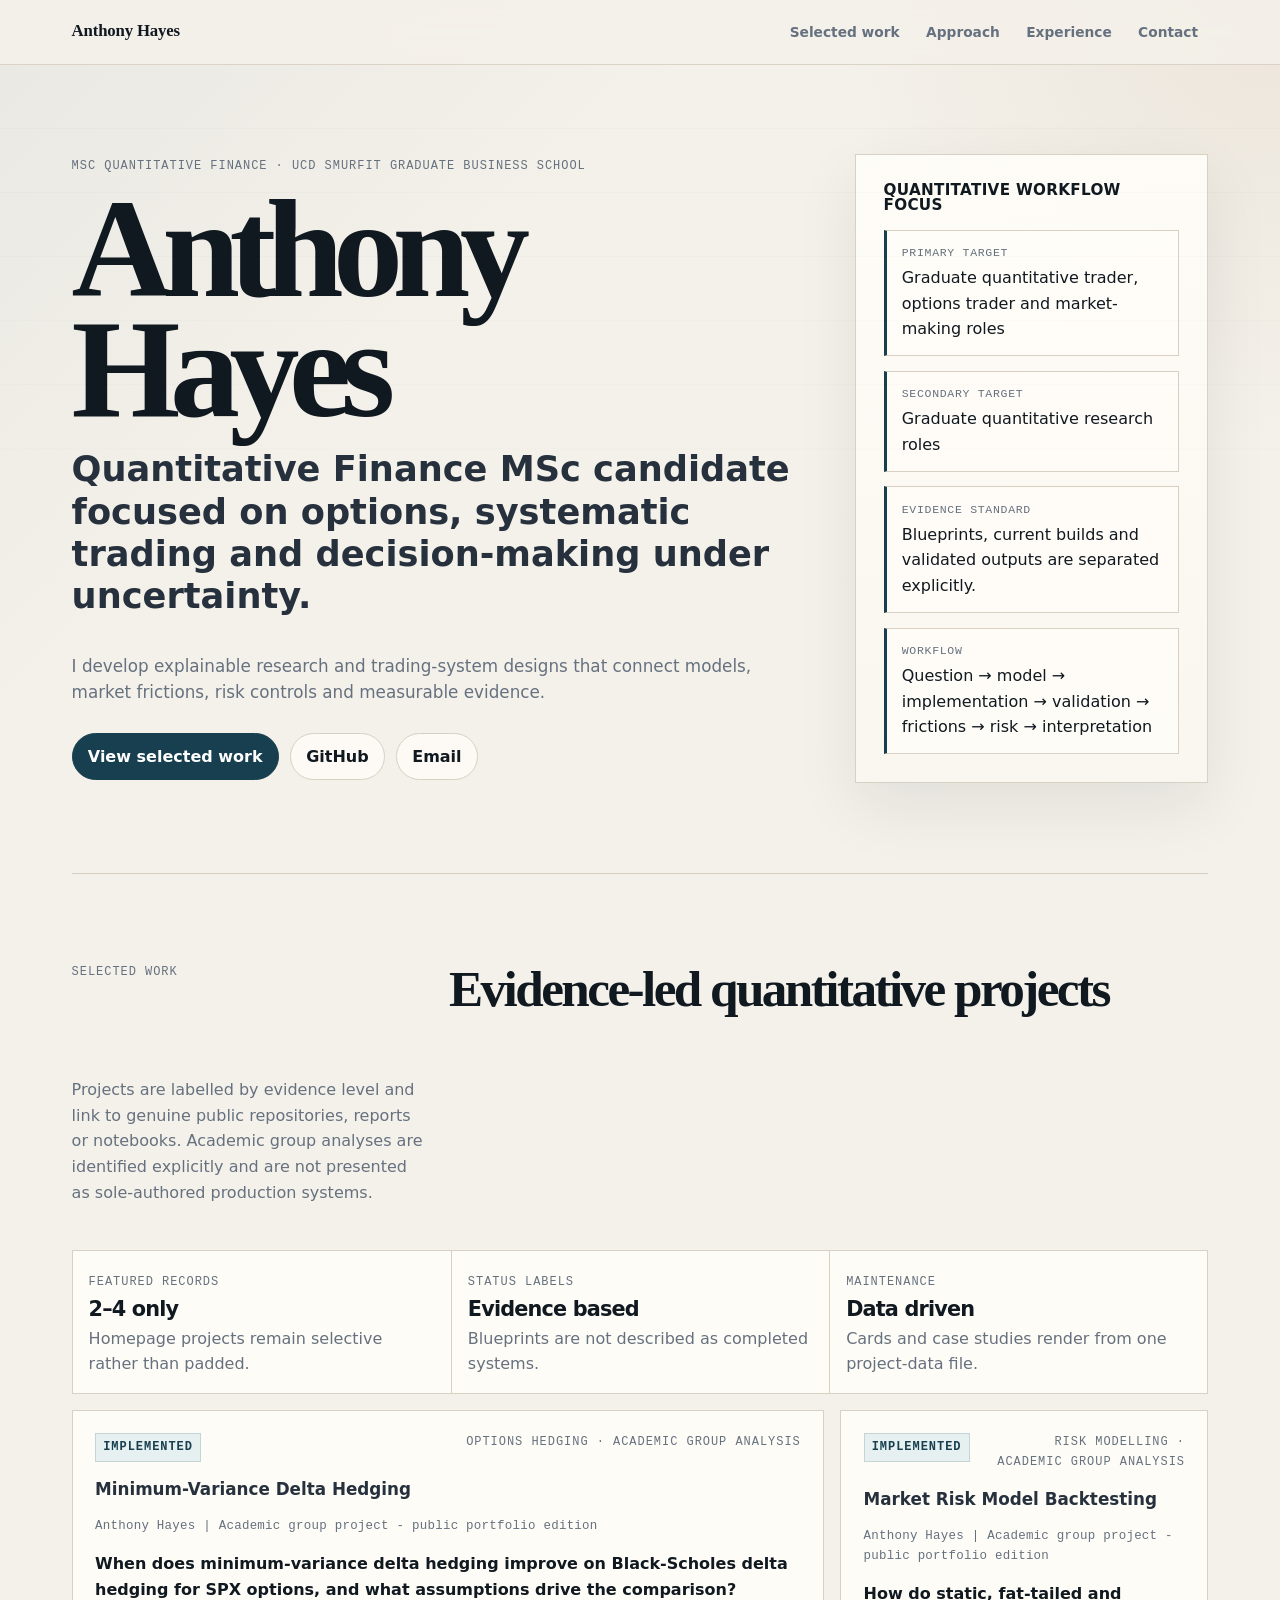
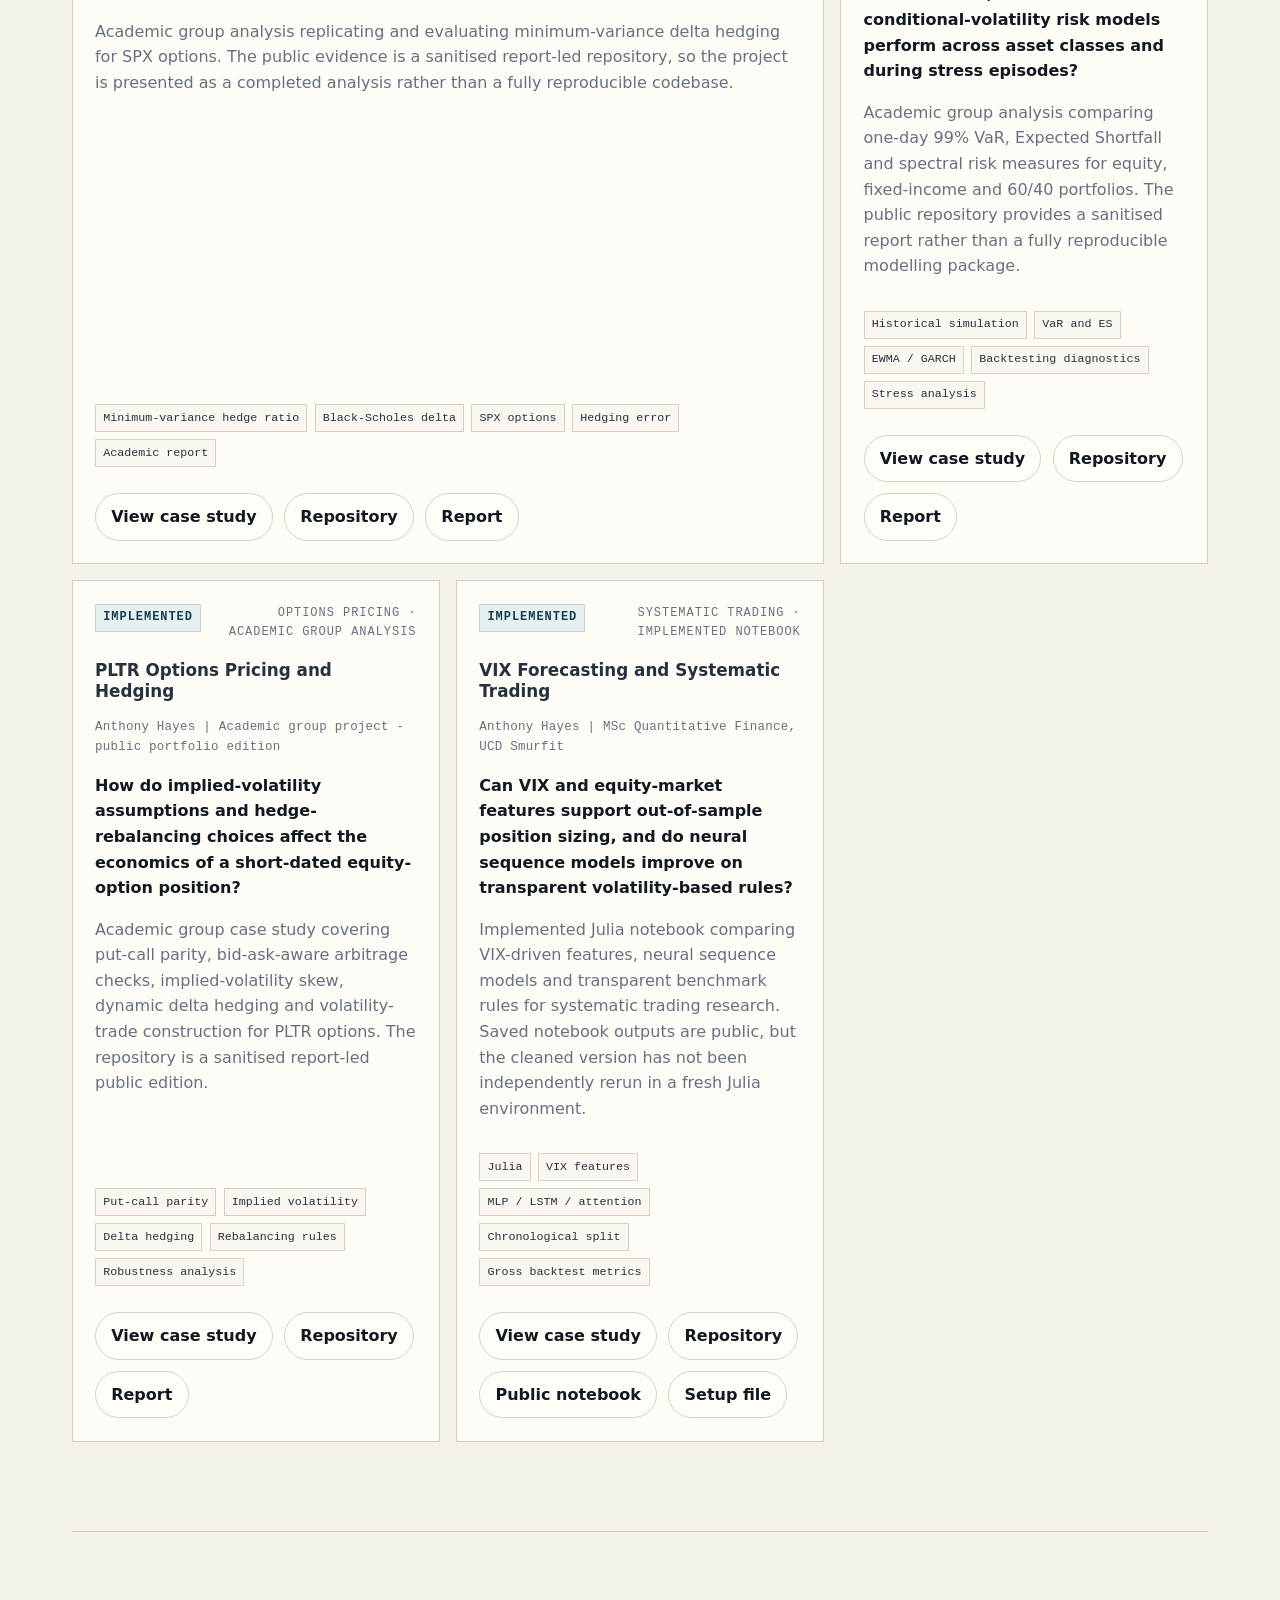
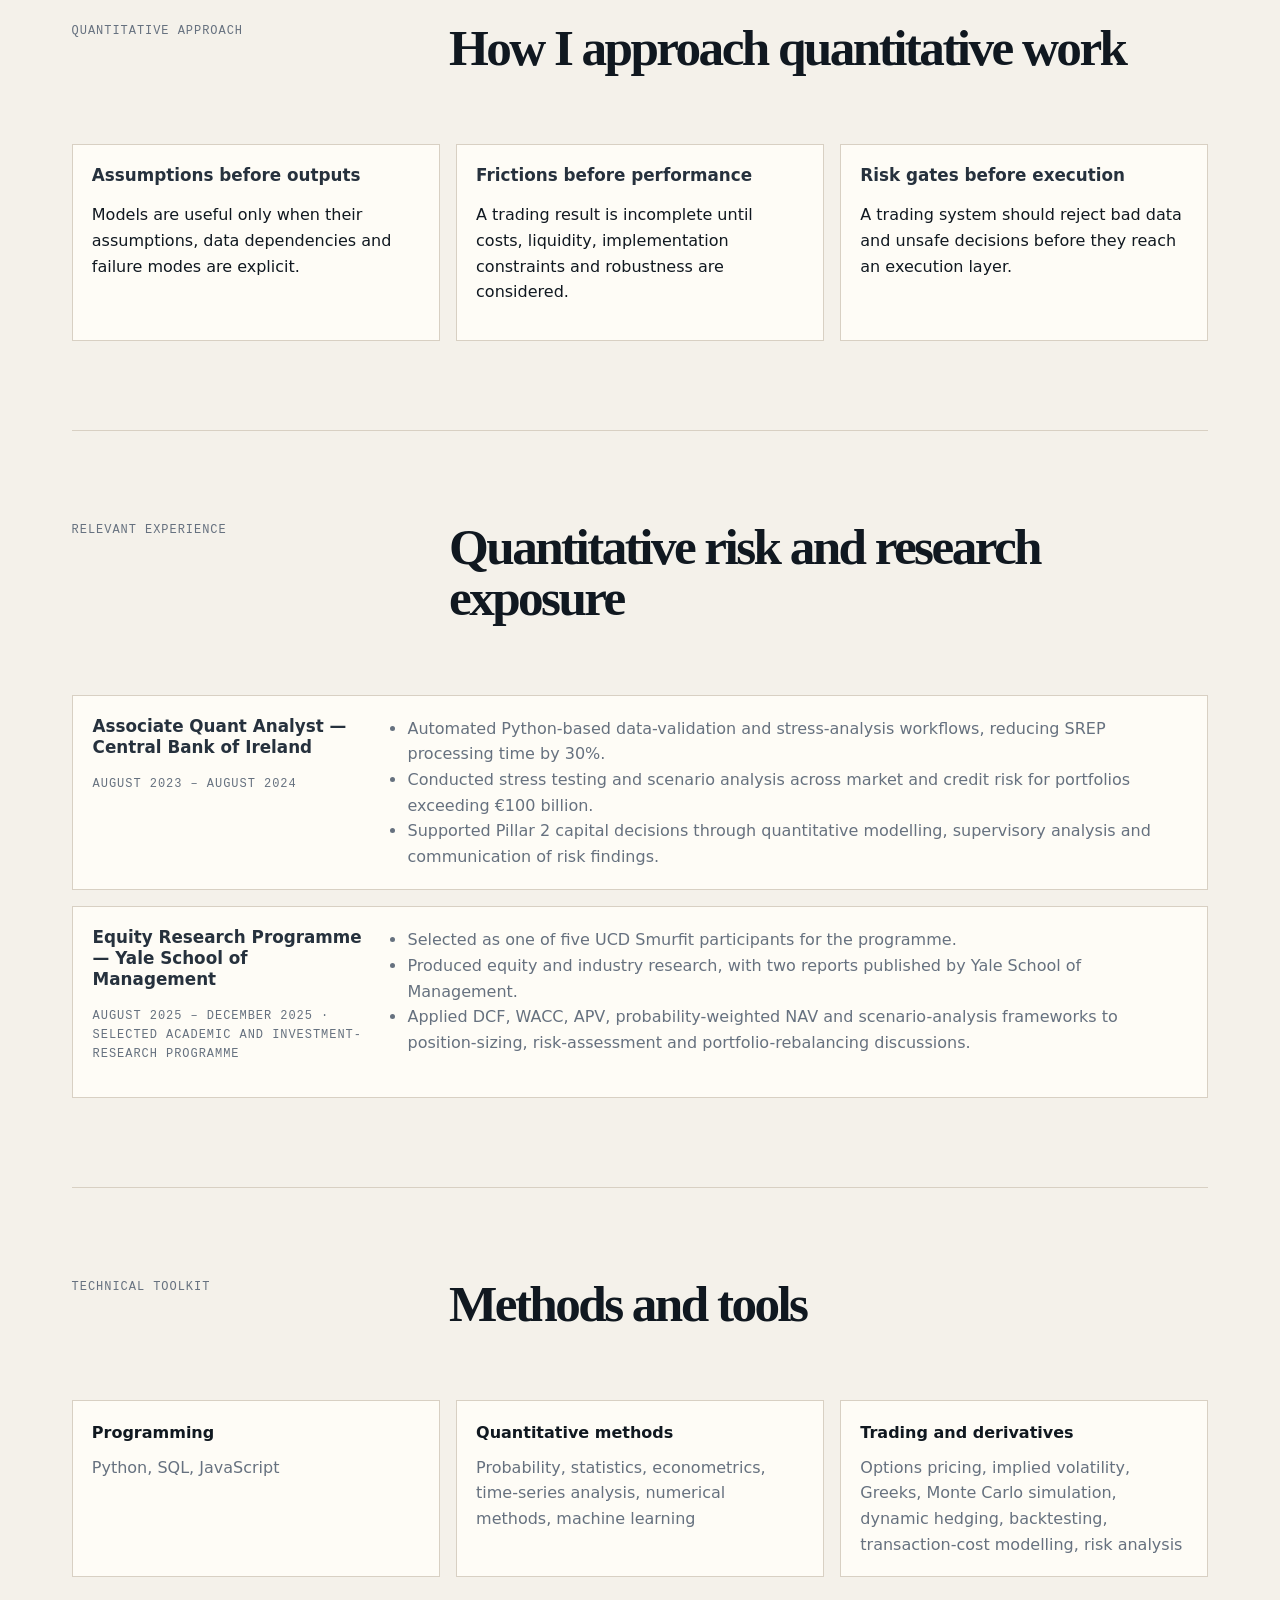
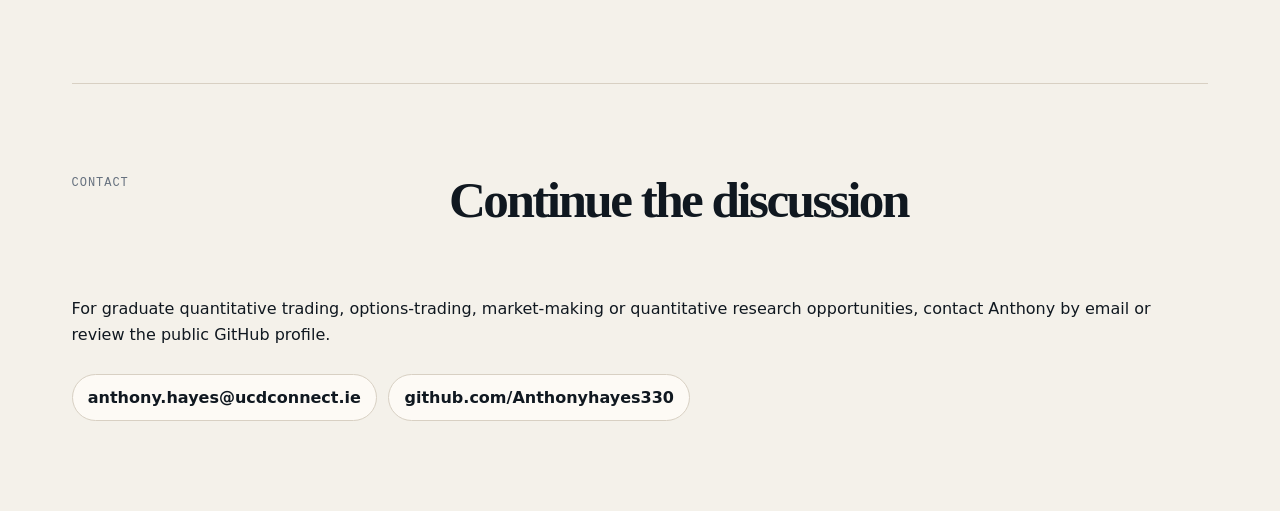
==== index.html @ b0da08cc "Resolve portfolio fallback conflicts" ====
<!doctype html>
<html lang="en">
<head>
  <meta charset="utf-8">
  <meta name="viewport" content="width=device-width, initial-scale=1">
  <title>Anthony Hayes | Quantitative Trading Research Portfolio</title>
  <meta name="description" content="Anthony Hayes is an MSc Quantitative Finance candidate at UCD Smurfit focused on options, systematic trading research and risk-aware quantitative workflows.">
  <meta property="og:title" content="Anthony Hayes | Quantitative Trading Research Portfolio">
  <meta property="og:description" content="A concise portfolio for graduate quantitative trader and quantitative research applications, focused on evidence, assumptions, frictions and risk controls.">
  <meta property="og:type" content="website">
  <link rel="stylesheet" href="assets/css/styles.css">
  <script src="assets/data/projects.js" defer></script>
  <script src="assets/js/site.js" defer></script>
</head>
<body>
  <a class="skip-link" href="#main">Skip to content</a>
  <header class="site-header">
    <nav class="nav" aria-label="Primary navigation">
      <a class="wordmark" href="./">Anthony Hayes</a>
      <div class="nav-links">
        <a href="#selected-work">Selected work</a>
        <a href="#approach">Approach</a>
        <a href="#experience">Experience</a>
        <a href="#contact">Contact</a>
      </div>
    </nav>
  </header>

  <main id="main">
    <section class="hero section" aria-labelledby="hero-title">
      <div class="hero-copy">
        <p class="eyebrow">MSc Quantitative Finance · UCD Smurfit Graduate Business School</p>
        <h1 id="hero-title">Anthony Hayes</h1>
        <p class="lede">Quantitative Finance MSc candidate focused on options, systematic trading and decision-making under uncertainty.</p>
        <p class="supporting">I develop explainable research and trading-system designs that connect models, market frictions, risk controls and measurable evidence.</p>
        <div class="hero-actions" aria-label="Contact and profile links">
          <a class="button primary" href="#selected-work">View selected work</a>
          <a class="button" href="https://github.com/Anthonyhayes330">GitHub</a>
          <a class="button" href="mailto:anthony.hayes@ucdconnect.ie">Email</a>
          <!-- LinkedIn omitted until an exact verified URL is available; do not guess or publish a malformed link. -->
        </div>
      </div>
      <aside class="hero-panel" aria-label="Portfolio focus areas">
        <h2>Quantitative workflow focus</h2>
        <dl class="signal-grid">
          <div><dt>Primary target</dt><dd>Graduate quantitative trader, options trader and market-making roles</dd></div>
          <div><dt>Secondary target</dt><dd>Graduate quantitative research roles</dd></div>
          <div><dt>Evidence standard</dt><dd>Blueprints, current builds and validated outputs are separated explicitly.</dd></div>
          <div><dt>Workflow</dt><dd>Question → model → implementation → validation → frictions → risk → interpretation</dd></div>
        </dl>
      </aside>
    </section>

    <section id="selected-work" class="section" aria-labelledby="selected-work-title">
      <div class="section-heading">
        <p class="eyebrow">Selected work</p>
        <h2 id="selected-work-title">Evidence-led quantitative projects</h2>
        <p>Projects are labelled by evidence level and link to genuine public repositories, reports or notebooks. Academic group analyses are identified explicitly and are not presented as sole-authored production systems.</p>
      </div>
      <div class="evidence-strip" aria-label="Evidence and maintenance standards">
        <div><span class="stat-label">Featured records</span><strong>2–4 only</strong><p>Homepage projects remain selective rather than padded.</p></div>
        <div><span class="stat-label">Status labels</span><strong>Evidence based</strong><p>Blueprints are not described as completed systems.</p></div>
        <div><span class="stat-label">Maintenance</span><strong>Data driven</strong><p>Cards and case studies render from one project-data file.</p></div>
      </div>
      <div id="featured-projects" class="project-grid" aria-live="polite">
        <!-- No-JavaScript fallback mirrors the four featured public projects; the JavaScript renderer remains the source of truth for normal browsing. -->
        <noscript>
          <article class="project-card">
            <div class="card-top"><span class="status">Implemented</span><span class="category">Options hedging · academic group analysis</span></div>
            <h3>Minimum-Variance Delta Hedging</h3>
            <p class="research-question">When does minimum-variance delta hedging improve on Black-Scholes delta hedging for SPX options?</p>
            <p>JavaScript renders full case studies from the central project-data file. Without JavaScript, use the public repository links below.</p>
            <div class="card-links"><a href="https://github.com/anthonyhayes330/minimum-variance-delta-hedging">Repository</a><a href="https://github.com/anthonyhayes330/minimum-variance-delta-hedging/blob/main/minimum_variance_delta_hedging_public.pdf">Report</a></div>
          </article>
          <article class="project-card">
            <div class="card-top"><span class="status">Implemented</span><span class="category">Risk modelling · academic group analysis</span></div>
            <h3>Market Risk Model Backtesting</h3>
            <p class="research-question">How do static, fat-tailed and conditional-volatility risk models perform across asset classes and stress episodes?</p>
            <div class="card-links"><a href="https://github.com/anthonyhayes330/market-risk-model-backtesting">Repository</a><a href="https://github.com/anthonyhayes330/market-risk-model-backtesting/blob/main/market_risk_model_backtesting_public.pdf">Report</a></div>
          </article>
          <article class="project-card">
            <div class="card-top"><span class="status">Implemented</span><span class="category">Options pricing · academic group analysis</span></div>
            <h3>PLTR Options Pricing and Hedging</h3>
            <p class="research-question">How do implied-volatility assumptions and hedge-rebalancing choices affect a short-dated equity-option position?</p>
            <div class="card-links"><a href="https://github.com/anthonyhayes330/pltr-options-pricing-and-hedging">Repository</a><a href="https://github.com/anthonyhayes330/pltr-options-pricing-and-hedging/blob/main/pltr_options_pricing_and_hedging_public.pdf">Report</a></div>
          </article>
          <article class="project-card">
            <div class="card-top"><span class="status">Implemented</span><span class="category">Systematic trading · implemented notebook</span></div>
            <h3>VIX Forecasting and Systematic Trading</h3>
            <p class="research-question">Can VIX and equity-market features support out-of-sample position sizing?</p>
            <div class="card-links"><a href="https://github.com/anthonyhayes330/vix-forecasting-systematic-trading">Repository</a><a href="https://github.com/anthonyhayes330/vix-forecasting-systematic-trading/blob/main/vix_forecasting_systematic_trading_portfolio.ipynb">Notebook</a></div>
          </article>
        </noscript>
      </div>
    </section>

    <section id="approach" class="section principles" aria-labelledby="approach-title">
      <div class="section-heading">
        <p class="eyebrow">Quantitative approach</p>
        <h2 id="approach-title">How I approach quantitative work</h2>
      </div>
      <div class="principle-grid">
        <article><h3>Assumptions before outputs</h3><p>Models are useful only when their assumptions, data dependencies and failure modes are explicit.</p></article>
        <article><h3>Frictions before performance</h3><p>A trading result is incomplete until costs, liquidity, implementation constraints and robustness are considered.</p></article>
        <article><h3>Risk gates before execution</h3><p>A trading system should reject bad data and unsafe decisions before they reach an execution layer.</p></article>
      </div>
    </section>

    <section id="experience" class="section" aria-labelledby="experience-title">
      <div class="section-heading"><p class="eyebrow">Relevant experience</p><h2 id="experience-title">Quantitative risk and research exposure</h2></div>
      <div class="timeline">
        <article class="experience-item">
          <div><h3>Associate Quant Analyst — Central Bank of Ireland</h3><p class="meta">August 2023 – August 2024</p></div>
          <ul><li>Automated Python-based data-validation and stress-analysis workflows, reducing SREP processing time by 30%.</li><li>Conducted stress testing and scenario analysis across market and credit risk for portfolios exceeding €100 billion.</li><li>Supported Pillar 2 capital decisions through quantitative modelling, supervisory analysis and communication of risk findings.</li></ul>
        </article>
        <article class="experience-item">
          <div><h3>Equity Research Programme — Yale School of Management</h3><p class="meta">August 2025 – December 2025 · Selected academic and investment-research programme</p></div>
          <ul><li>Selected as one of five UCD Smurfit participants for the programme.</li><li>Produced equity and industry research, with two reports published by Yale School of Management.</li><li>Applied DCF, WACC, APV, probability-weighted NAV and scenario-analysis frameworks to position-sizing, risk-assessment and portfolio-rebalancing discussions.</li></ul>
        </article>
      </div>
    </section>

    <section id="toolkit" class="section toolkit" aria-labelledby="toolkit-title">
      <div class="section-heading"><p class="eyebrow">Technical toolkit</p><h2 id="toolkit-title">Methods and tools</h2></div>
      <div class="toolkit-grid">
        <p><strong>Programming</strong><span>Python, SQL, JavaScript</span></p>
        <p><strong>Quantitative methods</strong><span>Probability, statistics, econometrics, time-series analysis, numerical methods, machine learning</span></p>
        <p><strong>Trading and derivatives</strong><span>Options pricing, implied volatility, Greeks, Monte Carlo simulation, dynamic hedging, backtesting, transaction-cost modelling, risk analysis</span></p>
      </div>
    </section>

    <section id="contact" class="section contact" aria-labelledby="contact-title">
      <div class="section-heading"><p class="eyebrow">Contact</p><h2 id="contact-title">Continue the discussion</h2></div>
      <p>For graduate quantitative trading, options-trading, market-making or quantitative research opportunities, contact Anthony by email or review the public GitHub profile.</p>
      <div class="contact-links"><a href="mailto:anthony.hayes@ucdconnect.ie">anthony.hayes@ucdconnect.ie</a><a href="https://github.com/Anthonyhayes330">github.com/Anthonyhayes330</a></div>
    </section>
  </main>
</body>
</html>
---- assets/css/styles.css ----
:root {
  --bg: #f4f1ea;
  --surface: #fffdf8;
  --surface-muted: #faf7f0;
  --ink: #101820;
  --ink-soft: #26313d;
  --muted: #66717f;
  --line: #d8d0c3;
  --line-strong: #b7aa98;
  --accent: #173f4f;
  --accent-pale: #e7f0f1;
  --shadow: 0 24px 60px rgba(16, 24, 32, 0.08);
  --sans: Inter, ui-sans-serif, system-ui, -apple-system, BlinkMacSystemFont, "Segoe UI", sans-serif;
  --serif: Georgia, "Times New Roman", serif;
  --mono: ui-monospace, SFMono-Regular, Menlo, Consolas, monospace;
}

* { box-sizing: border-box; }

html { scroll-behavior: smooth; }

body {
  margin: 0;
  background:
    linear-gradient(135deg, rgba(23, 63, 79, 0.05), transparent 34rem),
    radial-gradient(circle at top right, rgba(141, 91, 43, 0.08), transparent 28rem),
    var(--bg);
  color: var(--ink);
  font-family: var(--sans);
  line-height: 1.6;
}

body::before {
  content: "";
  position: fixed;
  inset: 0;
  pointer-events: none;
  background-image: linear-gradient(rgba(16, 24, 32, 0.035) 1px, transparent 1px);
  background-size: 100% 4rem;
  mask-image: linear-gradient(to bottom, rgba(0, 0, 0, 0.75), transparent 70%);
}

a { color: var(--accent); text-decoration-thickness: 1px; text-underline-offset: 0.2em; }
a:hover { text-decoration-thickness: 2px; }
a:focus-visible, button:focus-visible { outline: 3px solid rgba(23, 63, 79, 0.28); outline-offset: 4px; }

.skip-link { left: 1rem; position: absolute; top: -4rem; z-index: 20; }
.skip-link:focus { top: 1rem; background: var(--surface); border: 1px solid var(--line); padding: 0.55rem 0.85rem; }

.site-header {
  position: sticky;
  top: 0;
  z-index: 10;
  border-bottom: 1px solid rgba(216, 208, 195, 0.9);
  background: rgba(244, 241, 234, 0.88);
  backdrop-filter: blur(16px);
}

.nav {
  align-items: center;
  display: flex;
  justify-content: space-between;
  gap: 1rem;
  margin: 0 auto;
  max-width: 1180px;
  padding: 0.85rem 1.35rem;
}

.wordmark {
  color: var(--ink);
  font-family: var(--serif);
  font-size: 1.05rem;
  font-weight: 700;
  letter-spacing: -0.01em;
  text-decoration: none;
}

.nav-links { align-items: center; display: flex; flex-wrap: wrap; gap: 0.35rem; }
.nav-links a { border-radius: 999px; color: var(--muted); font-size: 0.86rem; font-weight: 650; padding: 0.45rem 0.65rem; text-decoration: none; }
.nav-links a:hover { background: rgba(255, 253, 248, 0.8); color: var(--ink); }

main { margin: 0 auto; max-width: 1180px; padding: 0 1.35rem; }
.section { border-bottom: 1px solid var(--line); padding: clamp(3.5rem, 7vw, 6.5rem) 0; }

.hero {
  align-items: center;
  display: grid;
  gap: clamp(1.5rem, 4vw, 3rem);
  grid-template-columns: minmax(0, 1.35fr) minmax(280px, 0.65fr);
  min-height: 78vh;
  padding-top: clamp(4rem, 7vw, 7rem);
}

.hero-copy { max-width: 820px; }
.eyebrow, .status, .category, .meta, .stat-label { color: var(--muted); font-family: var(--mono); font-size: 0.75rem; letter-spacing: 0.08em; text-transform: uppercase; }
h1, h2, h3, p { margin-top: 0; }
h1 { font-family: var(--serif); font-size: clamp(4rem, 11vw, 8.75rem); font-weight: 600; letter-spacing: -0.075em; line-height: 0.86; margin-bottom: 1.2rem; }
h2 { font-family: var(--serif); font-size: clamp(2rem, 4vw, 3.4rem); font-weight: 600; letter-spacing: -0.05em; line-height: 1; }
h3 { color: var(--ink-soft); font-size: 1.05rem; line-height: 1.25; }
.lede { color: var(--ink-soft); font-size: clamp(1.35rem, 3vw, 2.2rem); font-weight: 620; line-height: 1.2; max-width: 850px; }
.supporting { color: var(--muted); font-size: 1.05rem; max-width: 700px; }

.hero-actions, .card-links, .contact-links { display: flex; flex-wrap: wrap; gap: 0.7rem; margin-top: 1.65rem; }
.button, .case-link, .card-links a, .contact-links a { align-items: center; background: rgba(255, 253, 248, 0.82); border: 1px solid var(--line); border-radius: 999px; color: var(--ink); display: inline-flex; font-weight: 720; min-height: 2.65rem; padding: 0.62rem 0.95rem; text-decoration: none; }
.button:hover, .card-links a:hover, .contact-links a:hover { border-color: var(--line-strong); transform: translateY(-1px); }
.button.primary, .case-link { background: var(--accent); border-color: var(--accent); color: #fff; }

.hero-panel { background: linear-gradient(180deg, rgba(255, 253, 248, 0.92), rgba(250, 247, 240, 0.92)); border: 1px solid var(--line); box-shadow: var(--shadow); padding: clamp(1.25rem, 3vw, 1.75rem); }
.hero-panel h2 { font-family: var(--sans); font-size: 0.95rem; letter-spacing: 0.02em; margin-bottom: 1rem; text-transform: uppercase; }
.signal-grid { display: grid; gap: 0.9rem; margin: 0; }
.signal-grid div, .project-card, .principle-grid article, .experience-item, .toolkit-grid p, .case-section, .case-header, .evidence-strip { background: rgba(255, 253, 248, 0.9); border: 1px solid var(--line); }
.signal-grid div { border-left: 3px solid var(--accent); padding: 0.85rem 0.95rem; }
.signal-grid dt, .case-meta dt { color: var(--muted); font-family: var(--mono); font-size: 0.72rem; letter-spacing: 0.06em; text-transform: uppercase; }
.signal-grid dd, .case-meta dd { margin: 0.15rem 0 0; }

.section-heading { align-items: start; display: grid; gap: 1.25rem; grid-template-columns: minmax(150px, 0.32fr) minmax(0, 0.68fr); margin-bottom: 1.8rem; }
.section-heading p:not(.eyebrow) { color: var(--muted); max-width: 650px; }
.evidence-strip { display: grid; grid-template-columns: repeat(3, 1fr); margin-bottom: 1rem; }
.evidence-strip div { padding: 1rem; }
.evidence-strip div + div { border-left: 1px solid var(--line); }
.evidence-strip strong { display: block; font-size: 1.3rem; letter-spacing: -0.04em; }
.evidence-strip p { color: var(--muted); margin-bottom: 0; }

.project-grid { display: grid; gap: 1rem; grid-template-columns: repeat(12, 1fr); }
.project-card { display: flex; flex-direction: column; grid-column: span 4; min-height: 100%; padding: clamp(1.1rem, 2vw, 1.4rem); position: relative; transition: border-color 0.18s ease, box-shadow 0.18s ease, transform 0.18s ease; }
.project-card:first-child { grid-column: span 8; }
.project-card:hover { border-color: var(--line-strong); box-shadow: 0 18px 45px rgba(16, 24, 32, 0.07); transform: translateY(-2px); }
.card-top { align-items: flex-start; display: flex; gap: 1rem; justify-content: space-between; margin-bottom: 1.1rem; }
.status { background: var(--accent-pale); border: 1px solid rgba(23, 63, 79, 0.16); color: var(--accent); font-weight: 800; padding: 0.22rem 0.45rem; }
.category { text-align: right; }
.research-question { color: var(--ink); font-weight: 760; }
.project-card > p:not(.research-question), .case-section p, .case-list, .experience-item li, .toolkit-grid span { color: var(--muted); }
.tag-list { display: flex; flex-wrap: wrap; gap: 0.45rem; list-style: none; margin: auto 0 0; padding: 1rem 0 0; }
.tag { background: var(--surface-muted); border: 1px solid var(--line); color: var(--ink-soft); font-family: var(--mono); font-size: 0.73rem; padding: 0.22rem 0.45rem; }

.principle-grid, .toolkit-grid { display: grid; gap: 1rem; grid-template-columns: repeat(3, 1fr); }
.principle-grid article, .toolkit-grid p { padding: 1.2rem; }
.timeline { display: grid; gap: 1rem; }
.experience-item { display: grid; gap: 1rem; grid-template-columns: minmax(220px, 0.35fr) 1fr; padding: 1.25rem; }
.experience-item ul { margin: 0; padding-left: 1.2rem; }
.toolkit-grid strong { display: block; margin-bottom: 0.55rem; }
.contact { border-bottom: 0; }

.case-study-shell { max-width: 960px; }
.back-link { display: inline-block; margin: 2rem 0 1rem; }
.case-header, .case-section { margin-bottom: 1rem; padding: clamp(1.2rem, 3vw, 1.7rem); }
.case-header h1 { font-size: clamp(2.65rem, 7vw, 5.2rem); line-height: 0.92; }
.case-meta { display: grid; gap: 1rem; grid-template-columns: repeat(2, 1fr); margin: 2rem 0 0; }
.case-list { margin: 0; padding-left: 1.2rem; }
.architecture-block + .architecture-block { margin-top: 1rem; }
.architecture-block h3 { color: var(--muted); font-family: var(--mono); font-size: 0.8rem; letter-spacing: 0.06em; text-transform: uppercase; }
.architecture-flow { counter-reset: flow; display: grid; gap: 0.65rem; grid-template-columns: repeat(auto-fit, minmax(150px, 1fr)); list-style: none; margin: 0; padding: 0; }
.architecture-flow li { background: var(--surface-muted); border: 1px solid var(--line); min-height: 4.5rem; padding: 0.75rem; }

@media (max-width: 900px) {
  .hero, .section-heading, .experience-item { grid-template-columns: 1fr; }
  .hero { min-height: auto; }
  .evidence-strip, .principle-grid, .toolkit-grid { grid-template-columns: 1fr; }
  .evidence-strip div + div { border-left: 0; border-top: 1px solid var(--line); }
  .project-card, .project-card:first-child { grid-column: span 12; }
}

@media (max-width: 620px) {
  .nav { align-items: flex-start; flex-direction: column; }
  .nav-links { width: 100%; }
  .nav-links a { padding-left: 0; }
  main { padding: 0 1rem; }
  h1 { letter-spacing: -0.055em; }
  .card-top, .case-meta { grid-template-columns: 1fr; }
  .card-top { flex-direction: column; }
  .category { text-align: left; }
}

@media (prefers-reduced-motion: reduce) {
  html { scroll-behavior: auto; }
  *, *::before, *::after { animation-duration: 0.001ms !important; animation-iteration-count: 1 !important; transition-duration: 0.001ms !important; }
  .project-card:hover, .button:hover, .card-links a:hover, .contact-links a:hover { transform: none; }
}

.figure-grid {
  display: grid;
  gap: 1rem;
  grid-template-columns: repeat(auto-fit, minmax(240px, 1fr));
}

.case-figure {
  margin: 0;
}

.case-figure img {
  border: 1px solid var(--line);
  display: block;
  width: 100%;
}

.case-figure figcaption {
  color: var(--muted);
  font-size: 0.88rem;
  margin-top: 0.55rem;
}

.attribution {
  color: var(--muted);
  font-family: var(--mono);
  font-size: 0.78rem;
  letter-spacing: 0.02em;
  margin-bottom: 0.9rem;
}
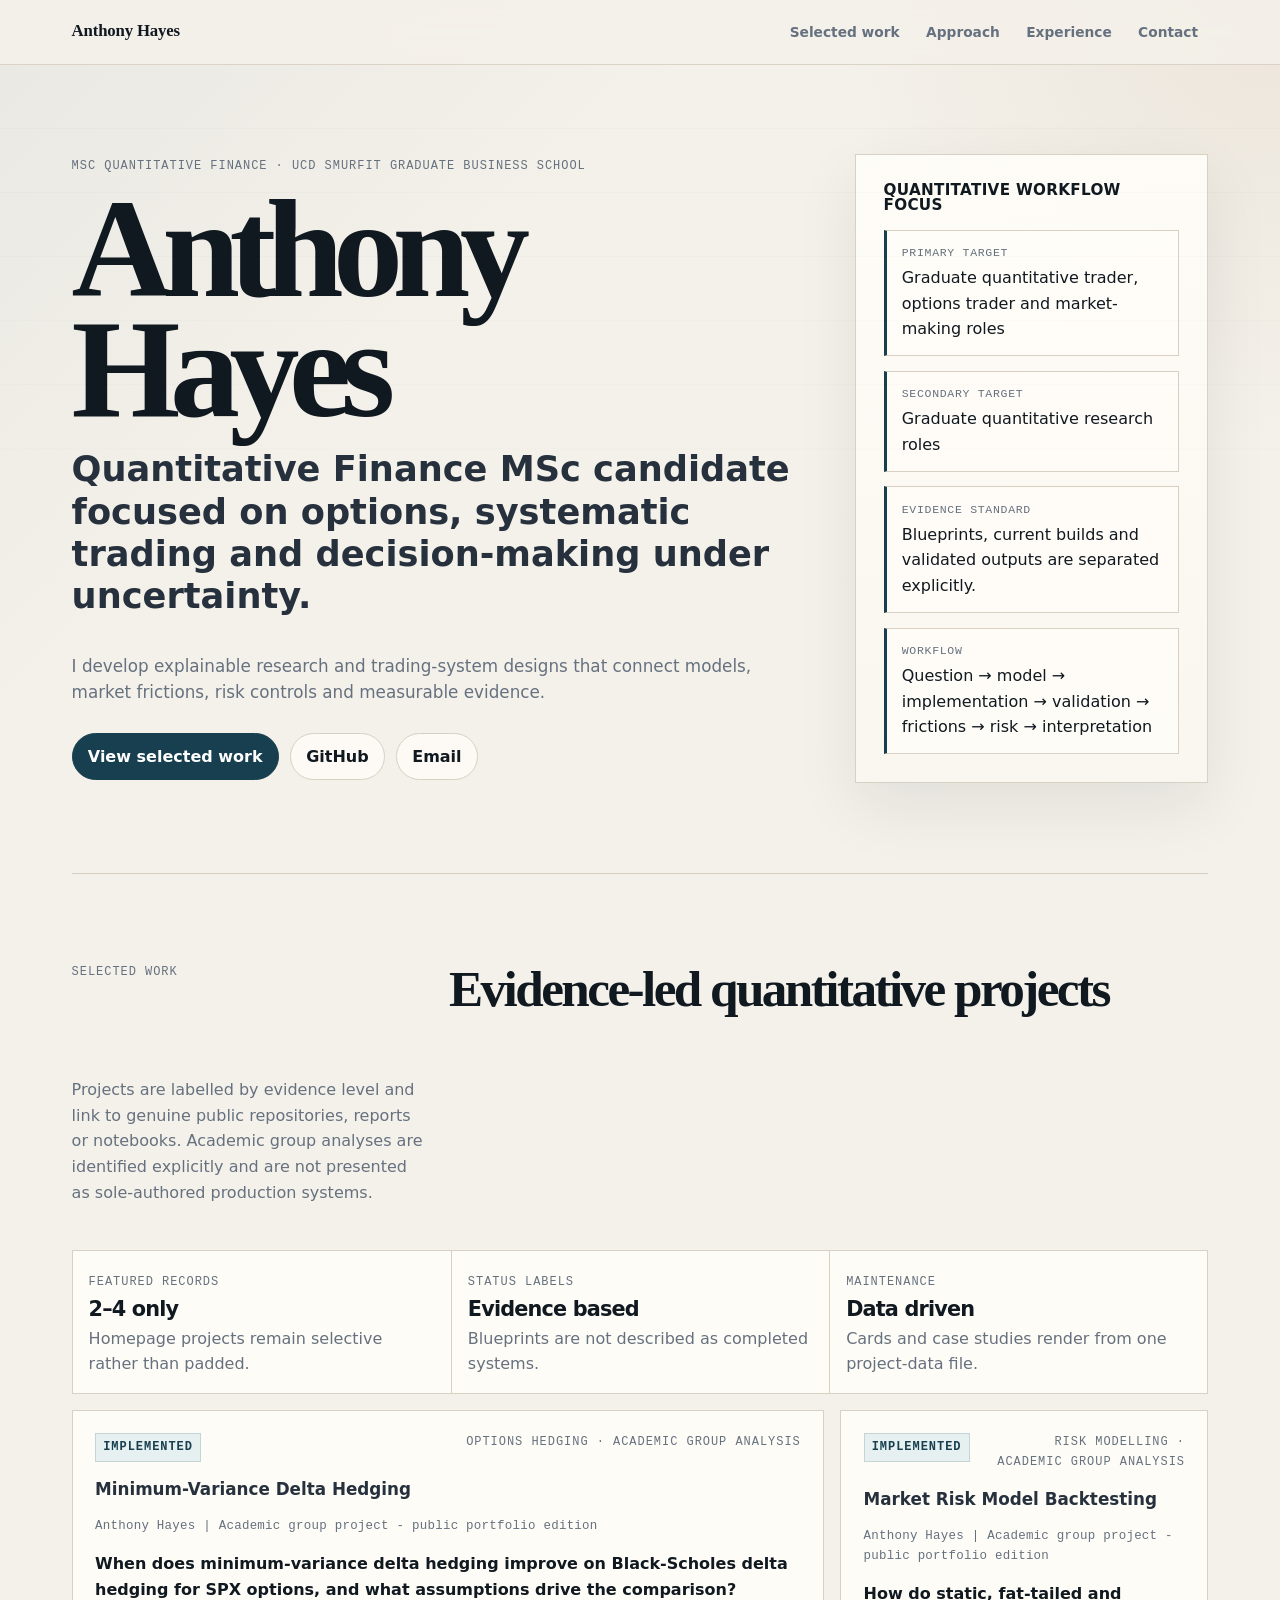
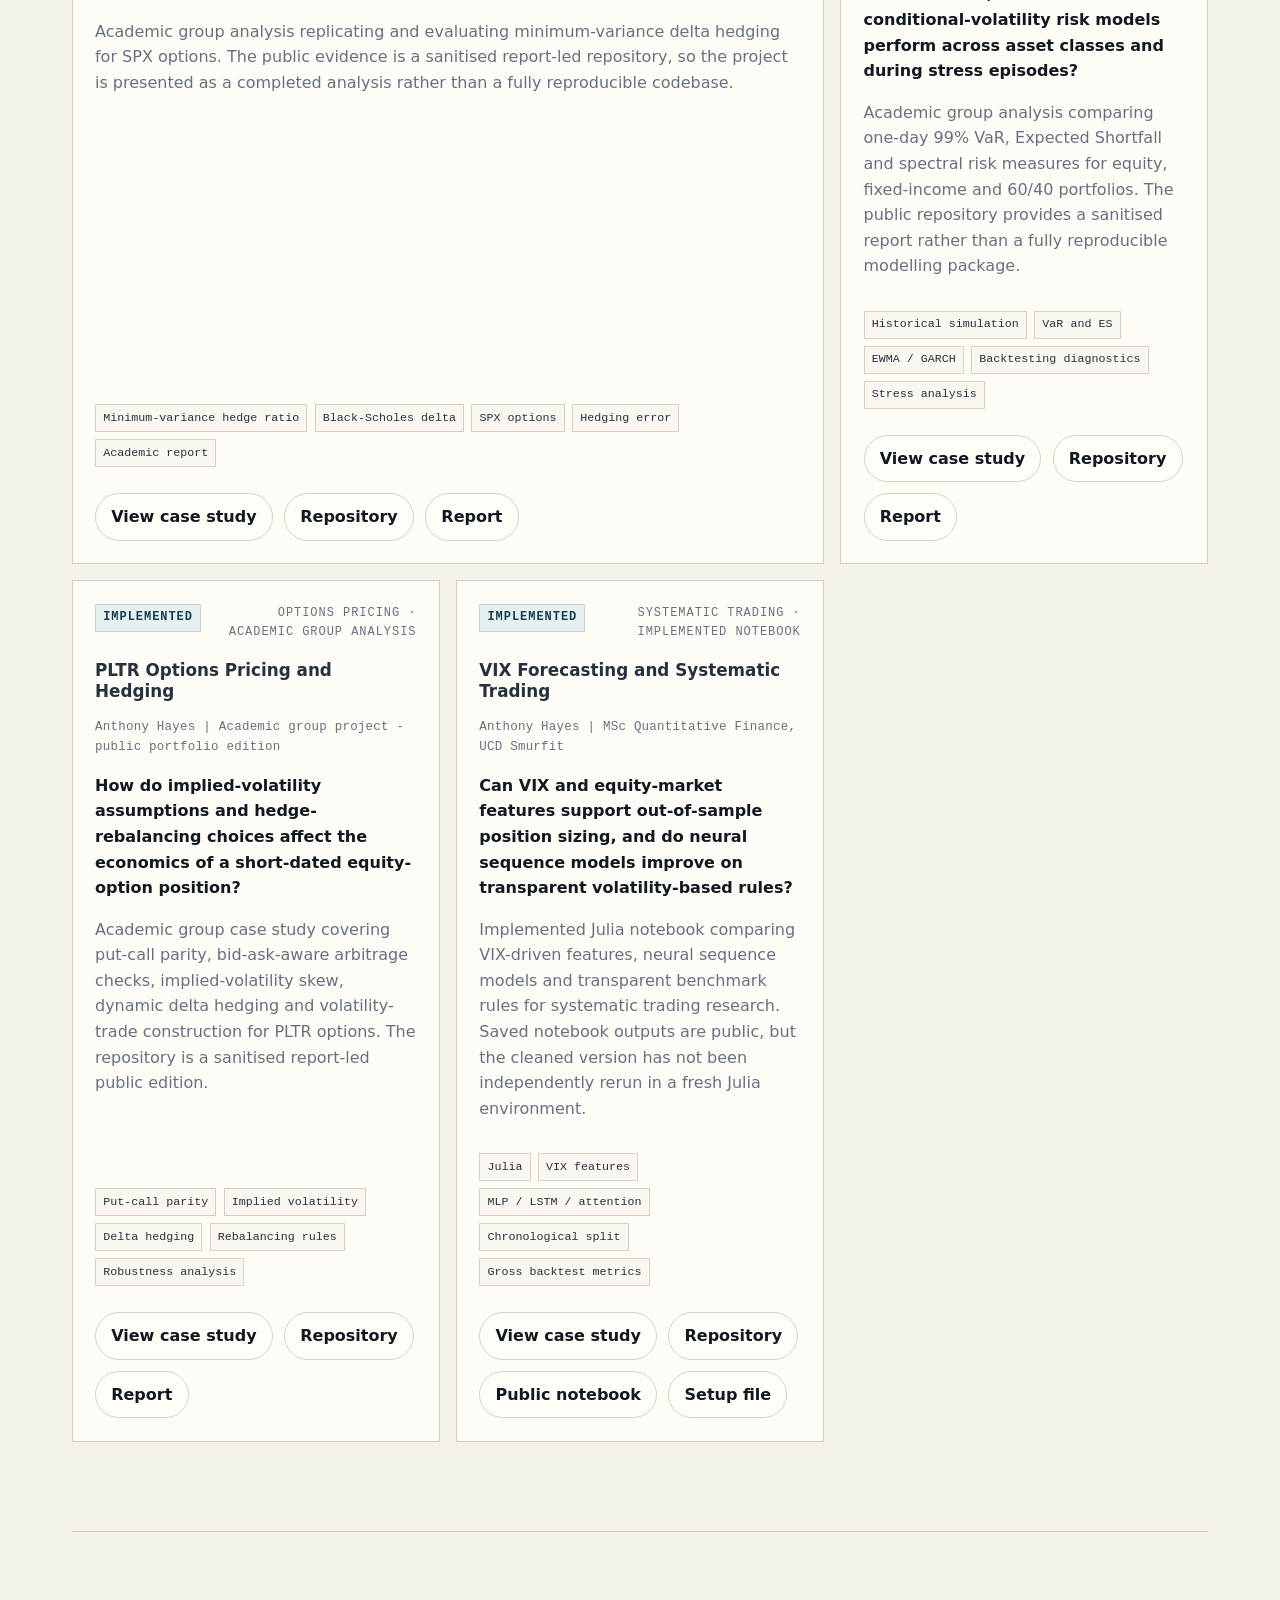
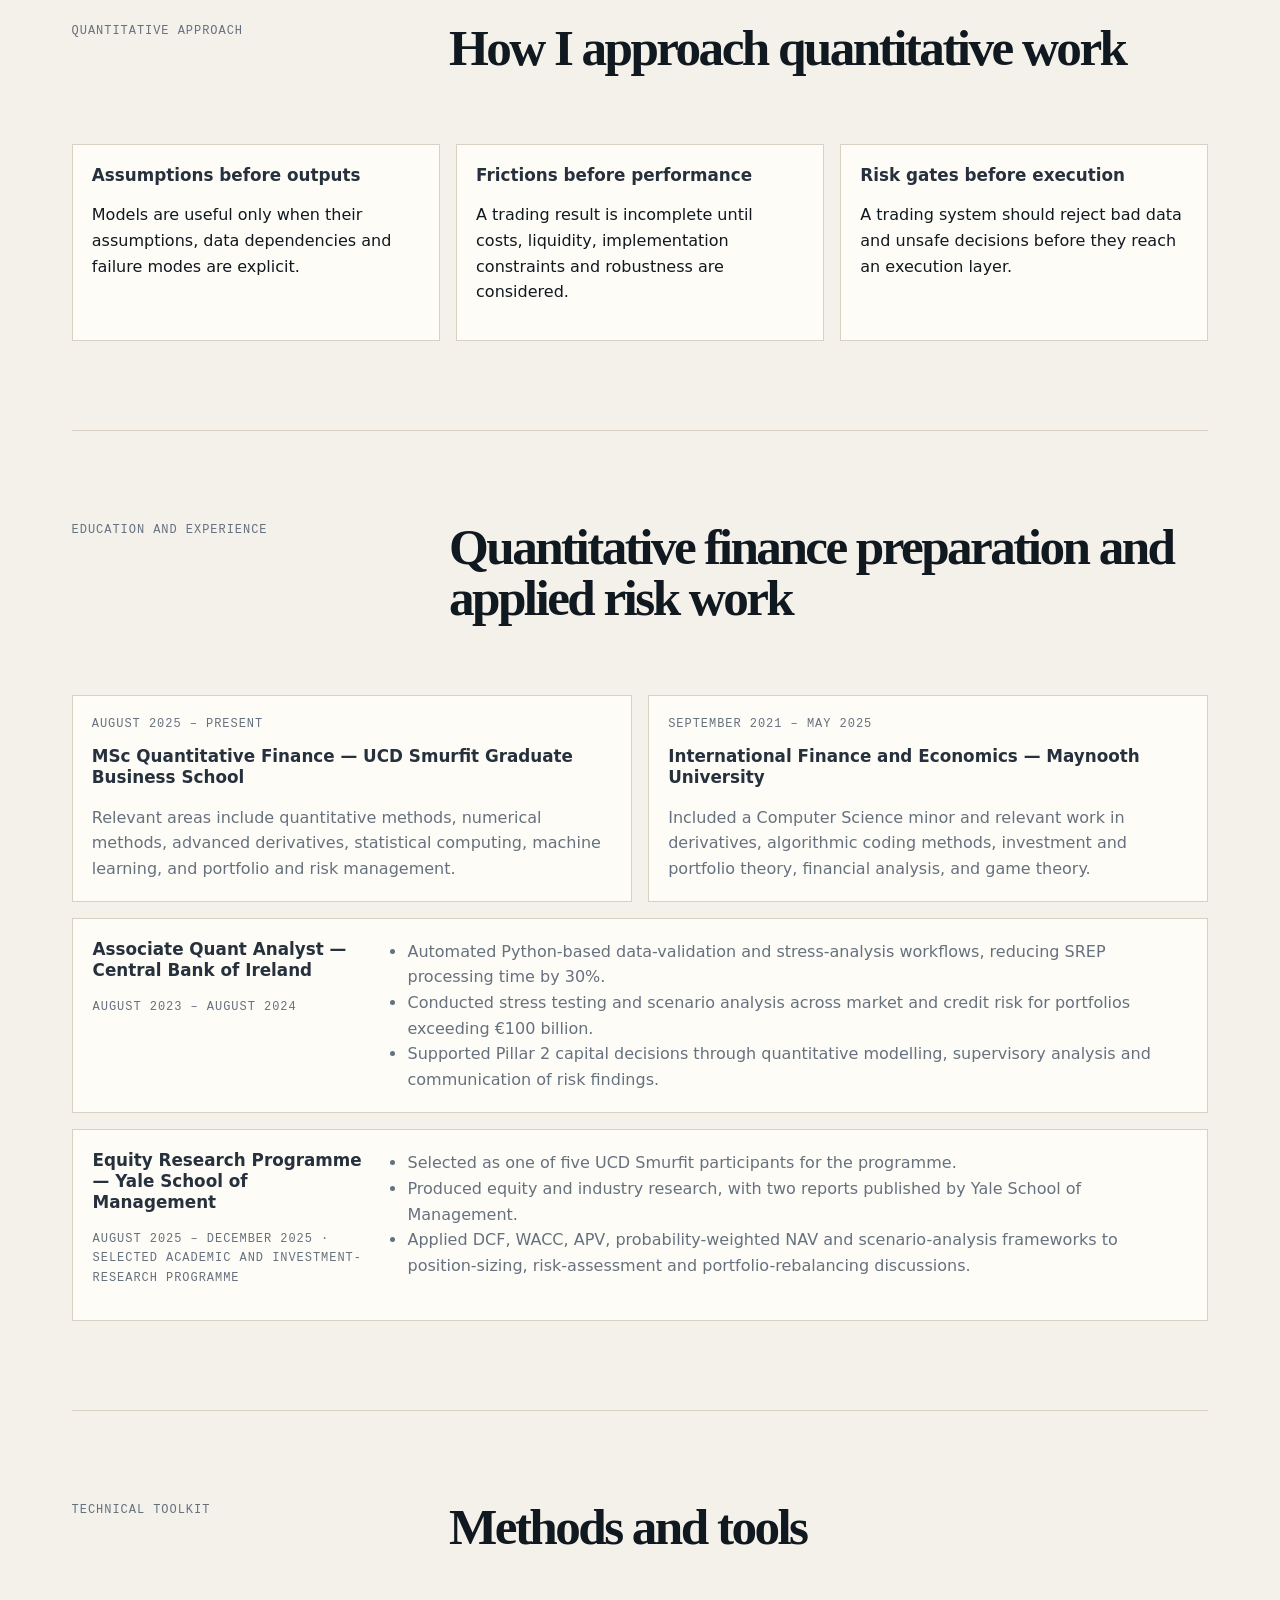
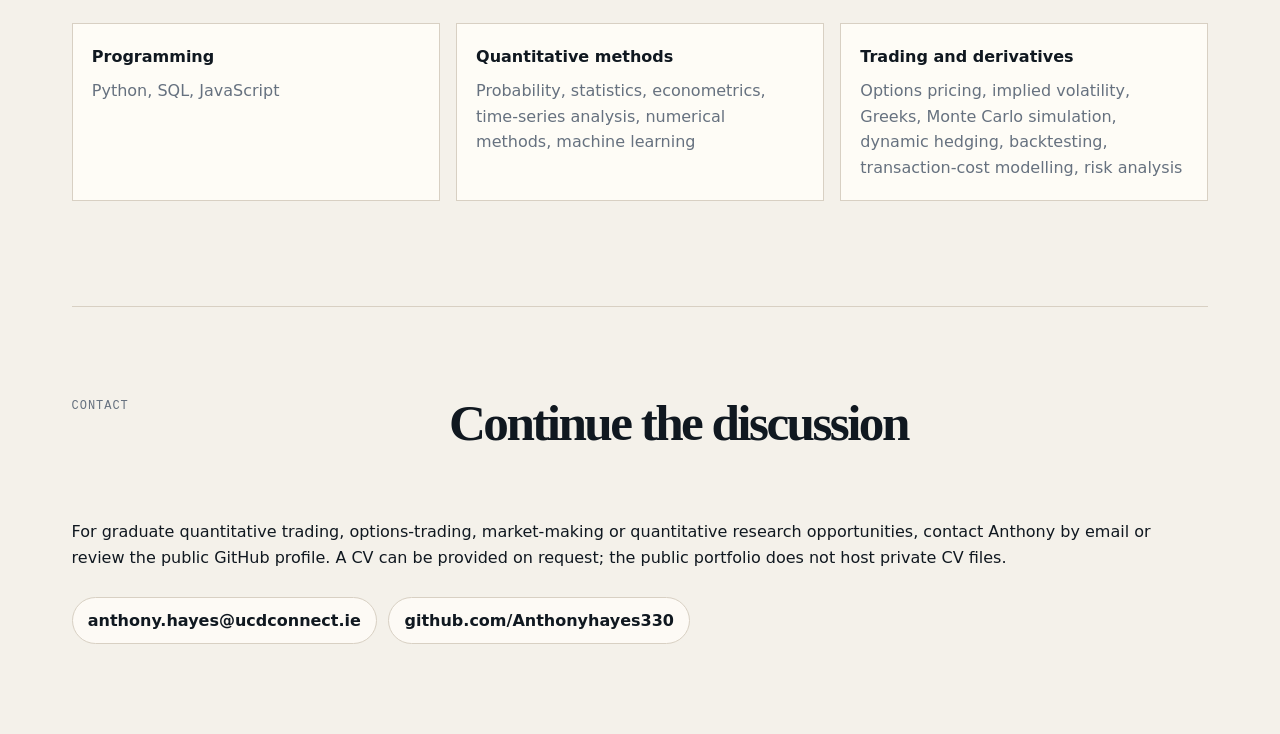
==== commit 4bb20362: "Integrate CV evidence into portfolio" ====
--- a/index.html
+++ b/index.html
@@ -37,7 +37,7 @@
           <a class="button primary" href="#selected-work">View selected work</a>
           <a class="button" href="https://github.com/Anthonyhayes330">GitHub</a>
           <a class="button" href="mailto:anthony.hayes@ucdconnect.ie">Email</a>
-          <!-- LinkedIn omitted until an exact verified URL is available; do not guess or publish a malformed link. -->
+          <!-- LinkedIn and CV PDF links omitted until public-safe URLs are verified; do not publish private contact details or a private CV file. -->
         </div>
       </div>
       <aside class="hero-panel" aria-label="Portfolio focus areas">
@@ -63,32 +63,12 @@
         <div><span class="stat-label">Maintenance</span><strong>Data driven</strong><p>Cards and case studies render from one project-data file.</p></div>
       </div>
       <div id="featured-projects" class="project-grid" aria-live="polite">
-        <!-- No-JavaScript fallback mirrors the four featured public projects; the JavaScript renderer remains the source of truth for normal browsing. -->
         <noscript>
           <article class="project-card">
-            <div class="card-top"><span class="status">Implemented</span><span class="category">Options hedging · academic group analysis</span></div>
-            <h3>Minimum-Variance Delta Hedging</h3>
-            <p class="research-question">When does minimum-variance delta hedging improve on Black-Scholes delta hedging for SPX options?</p>
-            <p>JavaScript renders full case studies from the central project-data file. Without JavaScript, use the public repository links below.</p>
-            <div class="card-links"><a href="https://github.com/anthonyhayes330/minimum-variance-delta-hedging">Repository</a><a href="https://github.com/anthonyhayes330/minimum-variance-delta-hedging/blob/main/minimum_variance_delta_hedging_public.pdf">Report</a></div>
-          </article>
-          <article class="project-card">
-            <div class="card-top"><span class="status">Implemented</span><span class="category">Risk modelling · academic group analysis</span></div>
-            <h3>Market Risk Model Backtesting</h3>
-            <p class="research-question">How do static, fat-tailed and conditional-volatility risk models perform across asset classes and stress episodes?</p>
-            <div class="card-links"><a href="https://github.com/anthonyhayes330/market-risk-model-backtesting">Repository</a><a href="https://github.com/anthonyhayes330/market-risk-model-backtesting/blob/main/market_risk_model_backtesting_public.pdf">Report</a></div>
-          </article>
-          <article class="project-card">
-            <div class="card-top"><span class="status">Implemented</span><span class="category">Options pricing · academic group analysis</span></div>
-            <h3>PLTR Options Pricing and Hedging</h3>
-            <p class="research-question">How do implied-volatility assumptions and hedge-rebalancing choices affect a short-dated equity-option position?</p>
-            <div class="card-links"><a href="https://github.com/anthonyhayes330/pltr-options-pricing-and-hedging">Repository</a><a href="https://github.com/anthonyhayes330/pltr-options-pricing-and-hedging/blob/main/pltr_options_pricing_and_hedging_public.pdf">Report</a></div>
-          </article>
-          <article class="project-card">
-            <div class="card-top"><span class="status">Implemented</span><span class="category">Systematic trading · implemented notebook</span></div>
-            <h3>VIX Forecasting and Systematic Trading</h3>
-            <p class="research-question">Can VIX and equity-market features support out-of-sample position sizing?</p>
-            <div class="card-links"><a href="https://github.com/anthonyhayes330/vix-forecasting-systematic-trading">Repository</a><a href="https://github.com/anthonyhayes330/vix-forecasting-systematic-trading/blob/main/vix_forecasting_systematic_trading_portfolio.ipynb">Notebook</a></div>
+            <div class="card-top"><span class="status">Blueprint</span><span class="category">Options, volatility and market making</span></div>
+            <h3>Options Market-Making Blueprint</h3>
+            <p class="research-question">How should an options market maker translate model fair value into inventory-aware quotes while managing Greek exposure and hedging costs?</p>
+            <p>Enable JavaScript to render the maintained case-study links from the central project-data file.</p>
           </article>
         </noscript>
       </div>
@@ -107,7 +87,19 @@
     </section>
 
     <section id="experience" class="section" aria-labelledby="experience-title">
-      <div class="section-heading"><p class="eyebrow">Relevant experience</p><h2 id="experience-title">Quantitative risk and research exposure</h2></div>
+      <div class="section-heading"><p class="eyebrow">Education and experience</p><h2 id="experience-title">Quantitative finance preparation and applied risk work</h2></div>
+      <div class="credential-grid" aria-label="Education summary">
+        <article class="credential-card">
+          <p class="meta">August 2025 – present</p>
+          <h3>MSc Quantitative Finance — UCD Smurfit Graduate Business School</h3>
+          <p>Relevant areas include quantitative methods, numerical methods, advanced derivatives, statistical computing, machine learning, and portfolio and risk management.</p>
+        </article>
+        <article class="credential-card">
+          <p class="meta">September 2021 – May 2025</p>
+          <h3>International Finance and Economics — Maynooth University</h3>
+          <p>Included a Computer Science minor and relevant work in derivatives, algorithmic coding methods, investment and portfolio theory, financial analysis, and game theory.</p>
+        </article>
+      </div>
       <div class="timeline">
         <article class="experience-item">
           <div><h3>Associate Quant Analyst — Central Bank of Ireland</h3><p class="meta">August 2023 – August 2024</p></div>
@@ -131,7 +123,7 @@
 
     <section id="contact" class="section contact" aria-labelledby="contact-title">
       <div class="section-heading"><p class="eyebrow">Contact</p><h2 id="contact-title">Continue the discussion</h2></div>
-      <p>For graduate quantitative trading, options-trading, market-making or quantitative research opportunities, contact Anthony by email or review the public GitHub profile.</p>
+      <p>For graduate quantitative trading, options-trading, market-making or quantitative research opportunities, contact Anthony by email or review the public GitHub profile. A CV can be provided on request; the public portfolio does not host private CV files.</p>
       <div class="contact-links"><a href="mailto:anthony.hayes@ucdconnect.ie">anthony.hayes@ucdconnect.ie</a><a href="https://github.com/Anthonyhayes330">github.com/Anthonyhayes330</a></div>
     </section>
   </main>
--- a/assets/css/styles.css
+++ b/assets/css/styles.css
@@ -135,6 +135,24 @@
 
 .principle-grid, .toolkit-grid { display: grid; gap: 1rem; grid-template-columns: repeat(3, 1fr); }
 .principle-grid article, .toolkit-grid p { padding: 1.2rem; }
+.credential-grid {
+  display: grid;
+  gap: 1rem;
+  grid-template-columns: repeat(2, 1fr);
+  margin-bottom: 1rem;
+}
+
+.credential-card {
+  background: rgba(255, 253, 248, 0.9);
+  border: 1px solid var(--line);
+  padding: 1.2rem;
+}
+
+.credential-card p:last-child {
+  color: var(--muted);
+  margin-bottom: 0;
+}
+
 .timeline { display: grid; gap: 1rem; }
 .experience-item { display: grid; gap: 1rem; grid-template-columns: minmax(220px, 0.35fr) 1fr; padding: 1.25rem; }
 .experience-item ul { margin: 0; padding-left: 1.2rem; }
@@ -155,7 +173,7 @@
 @media (max-width: 900px) {
   .hero, .section-heading, .experience-item { grid-template-columns: 1fr; }
   .hero { min-height: auto; }
-  .evidence-strip, .principle-grid, .toolkit-grid { grid-template-columns: 1fr; }
+  .evidence-strip, .principle-grid, .toolkit-grid, .credential-grid { grid-template-columns: 1fr; }
   .evidence-strip div + div { border-left: 0; border-top: 1px solid var(--line); }
   .project-card, .project-card:first-child { grid-column: span 12; }
 }
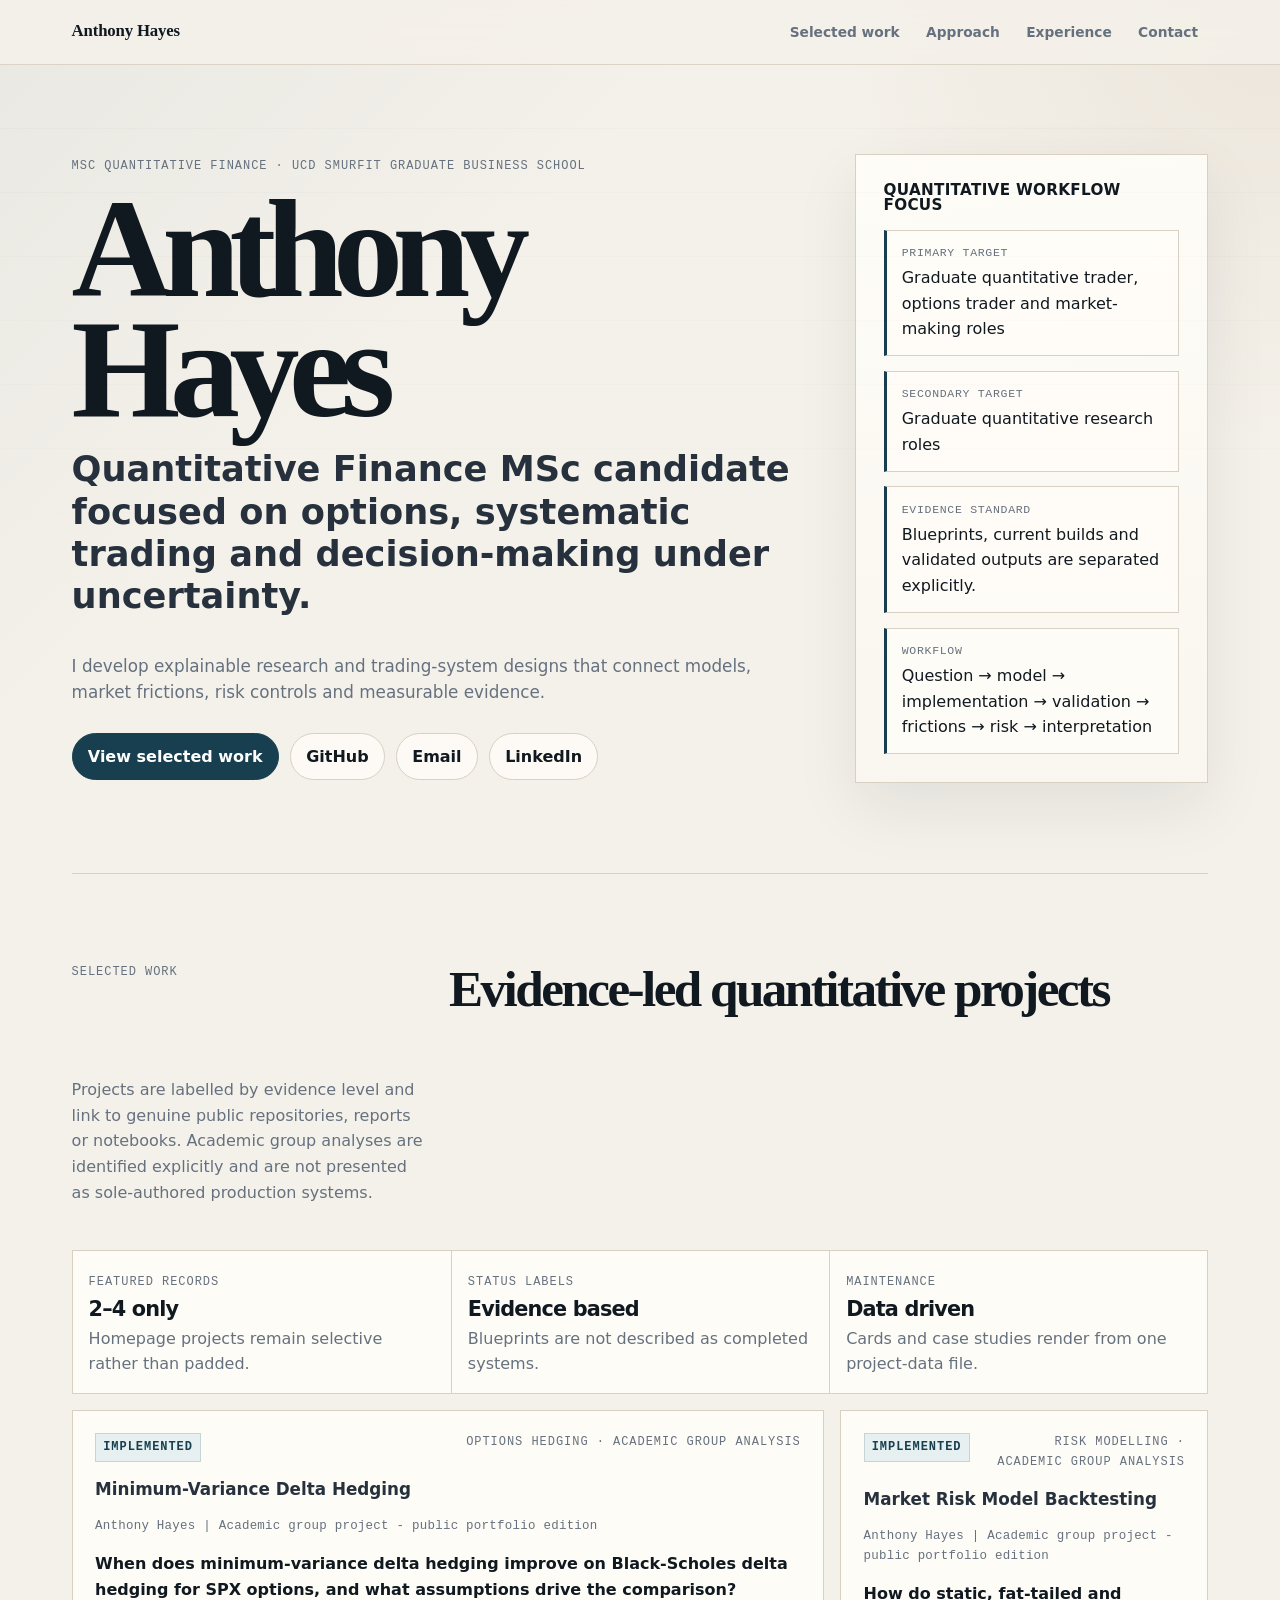
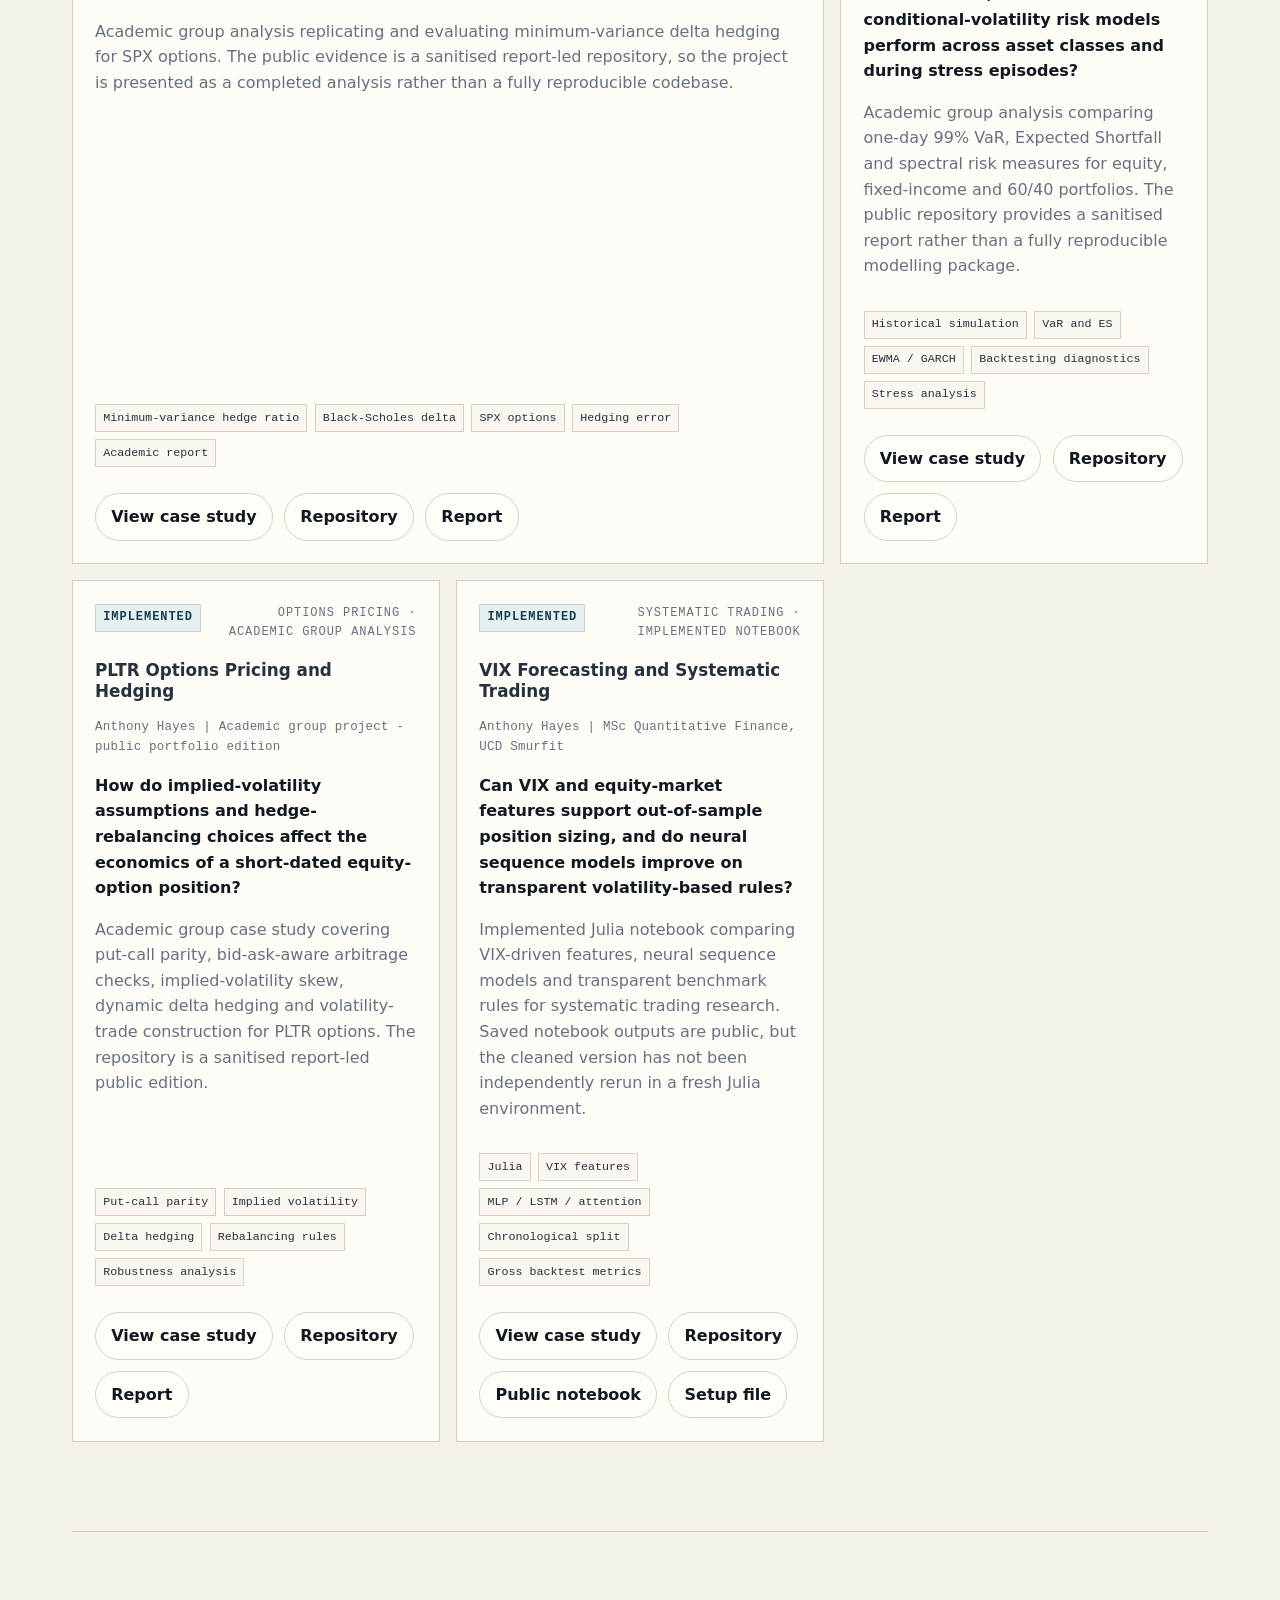
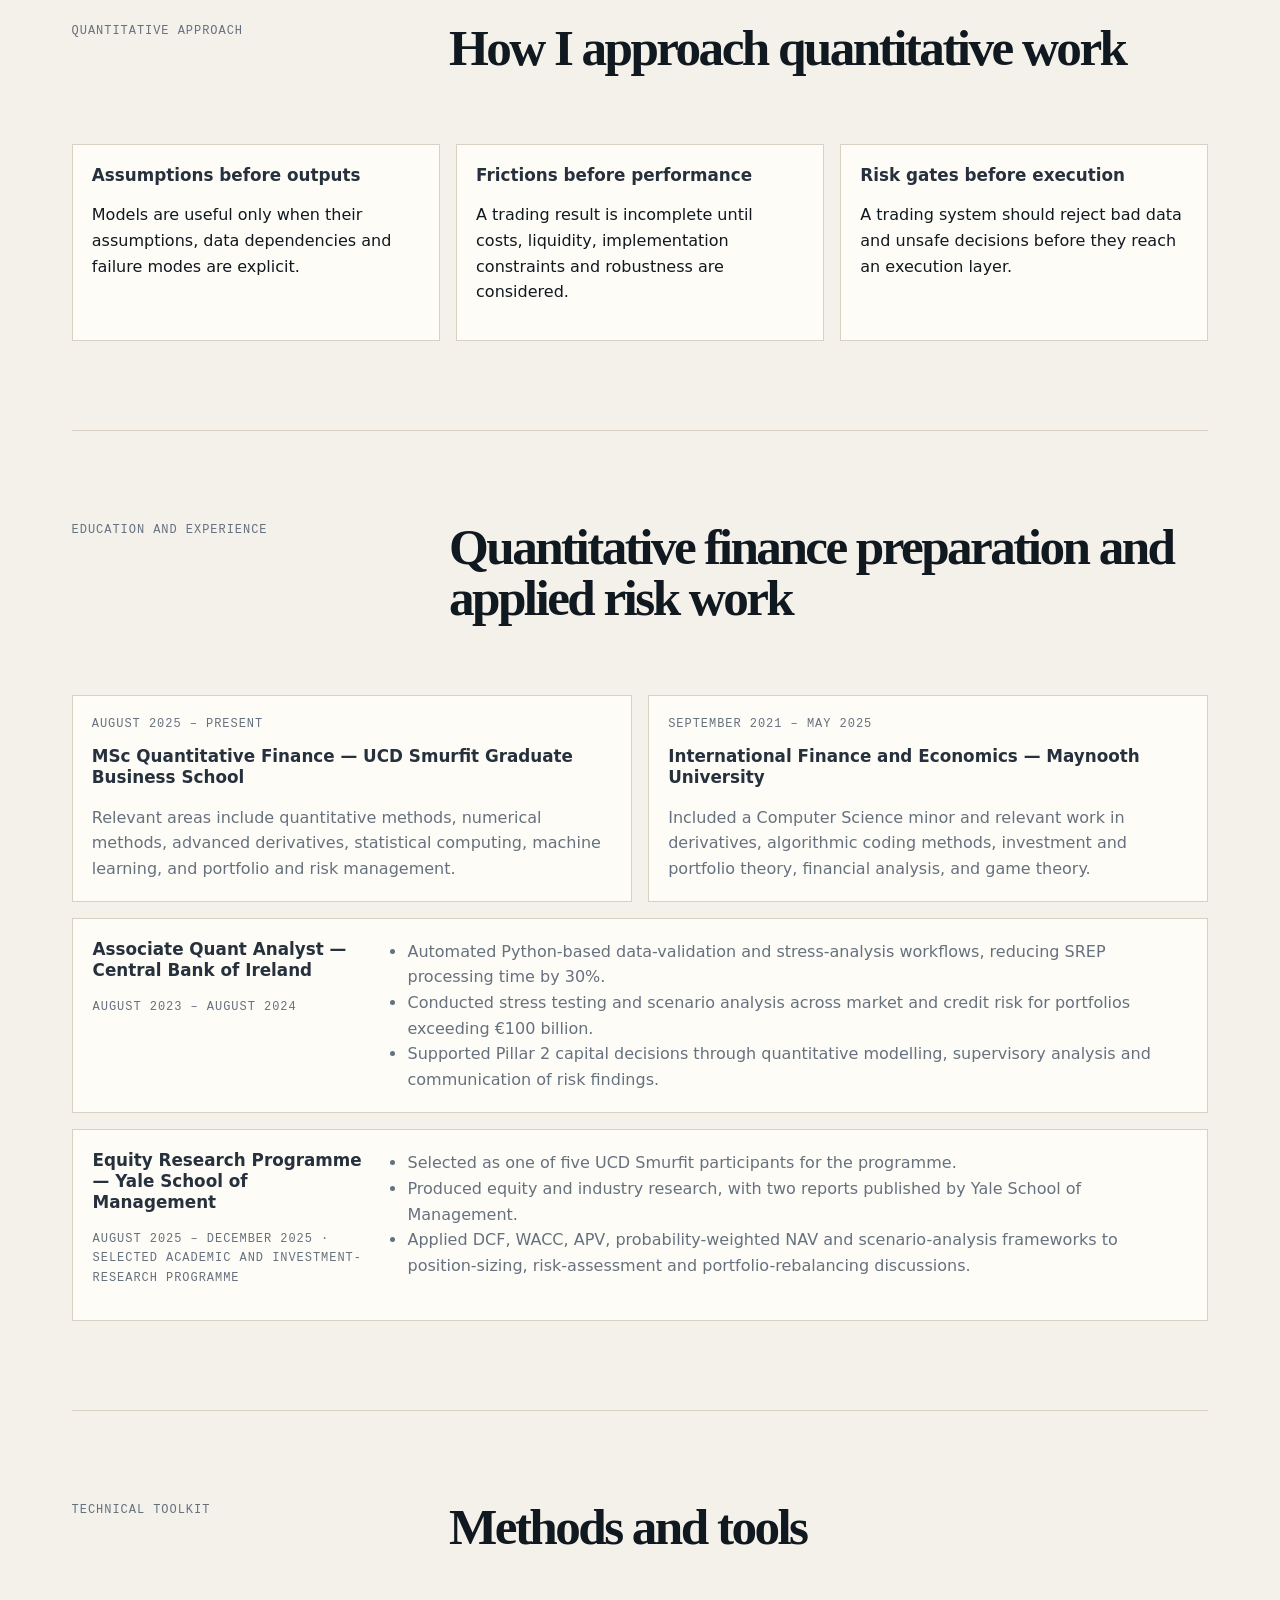
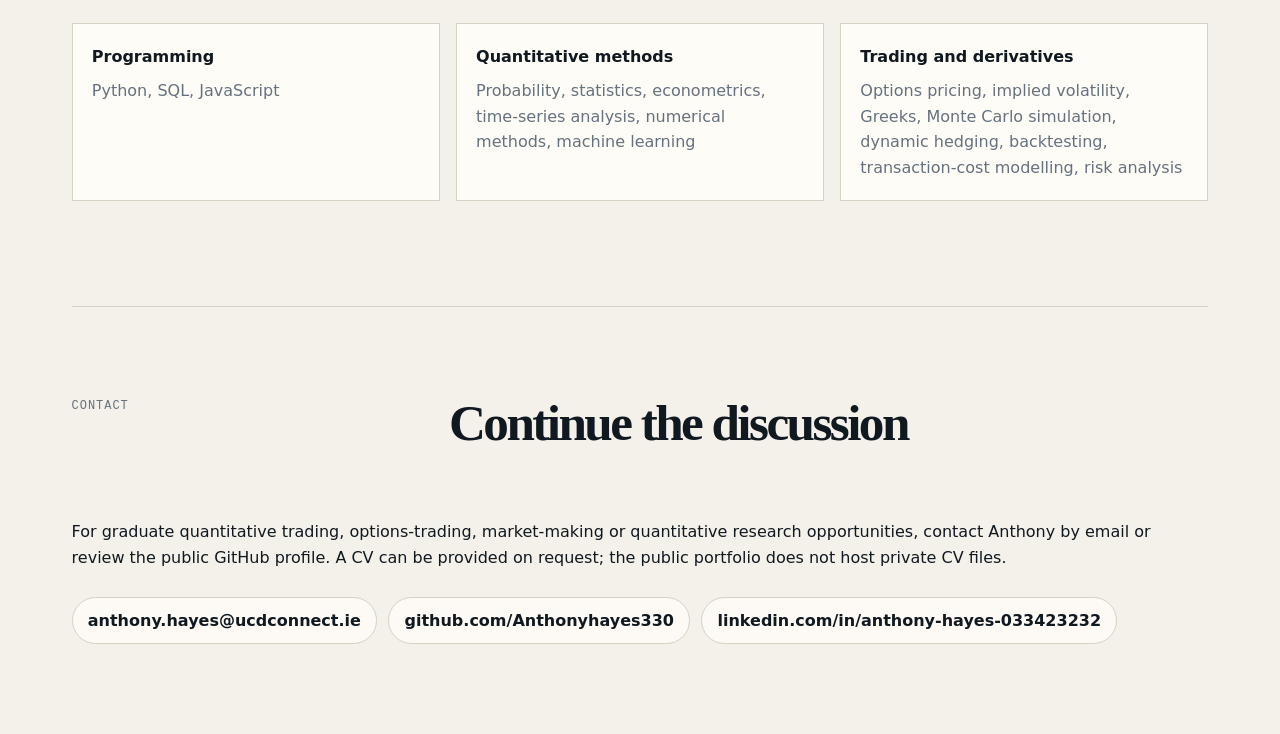
==== commit a5103719: "Add verified LinkedIn profile link" ====
--- a/index.html
+++ b/index.html
@@ -37,7 +37,8 @@
           <a class="button primary" href="#selected-work">View selected work</a>
           <a class="button" href="https://github.com/Anthonyhayes330">GitHub</a>
           <a class="button" href="mailto:anthony.hayes@ucdconnect.ie">Email</a>
-          <!-- LinkedIn and CV PDF links omitted until public-safe URLs are verified; do not publish private contact details or a private CV file. -->
+          <a class="button" href="https://www.linkedin.com/in/anthony-hayes-033423232/">LinkedIn</a>
+          <!-- CV PDF link omitted until Anthony confirms a public-safe file; do not publish private contact details or a private CV file. -->
         </div>
       </div>
       <aside class="hero-panel" aria-label="Portfolio focus areas">
@@ -124,7 +125,7 @@
     <section id="contact" class="section contact" aria-labelledby="contact-title">
       <div class="section-heading"><p class="eyebrow">Contact</p><h2 id="contact-title">Continue the discussion</h2></div>
       <p>For graduate quantitative trading, options-trading, market-making or quantitative research opportunities, contact Anthony by email or review the public GitHub profile. A CV can be provided on request; the public portfolio does not host private CV files.</p>
-      <div class="contact-links"><a href="mailto:anthony.hayes@ucdconnect.ie">anthony.hayes@ucdconnect.ie</a><a href="https://github.com/Anthonyhayes330">github.com/Anthonyhayes330</a></div>
+      <div class="contact-links"><a href="mailto:anthony.hayes@ucdconnect.ie">anthony.hayes@ucdconnect.ie</a><a href="https://github.com/Anthonyhayes330">github.com/Anthonyhayes330</a><a href="https://www.linkedin.com/in/anthony-hayes-033423232/">linkedin.com/in/anthony-hayes-033423232</a></div>
     </section>
   </main>
 </body>
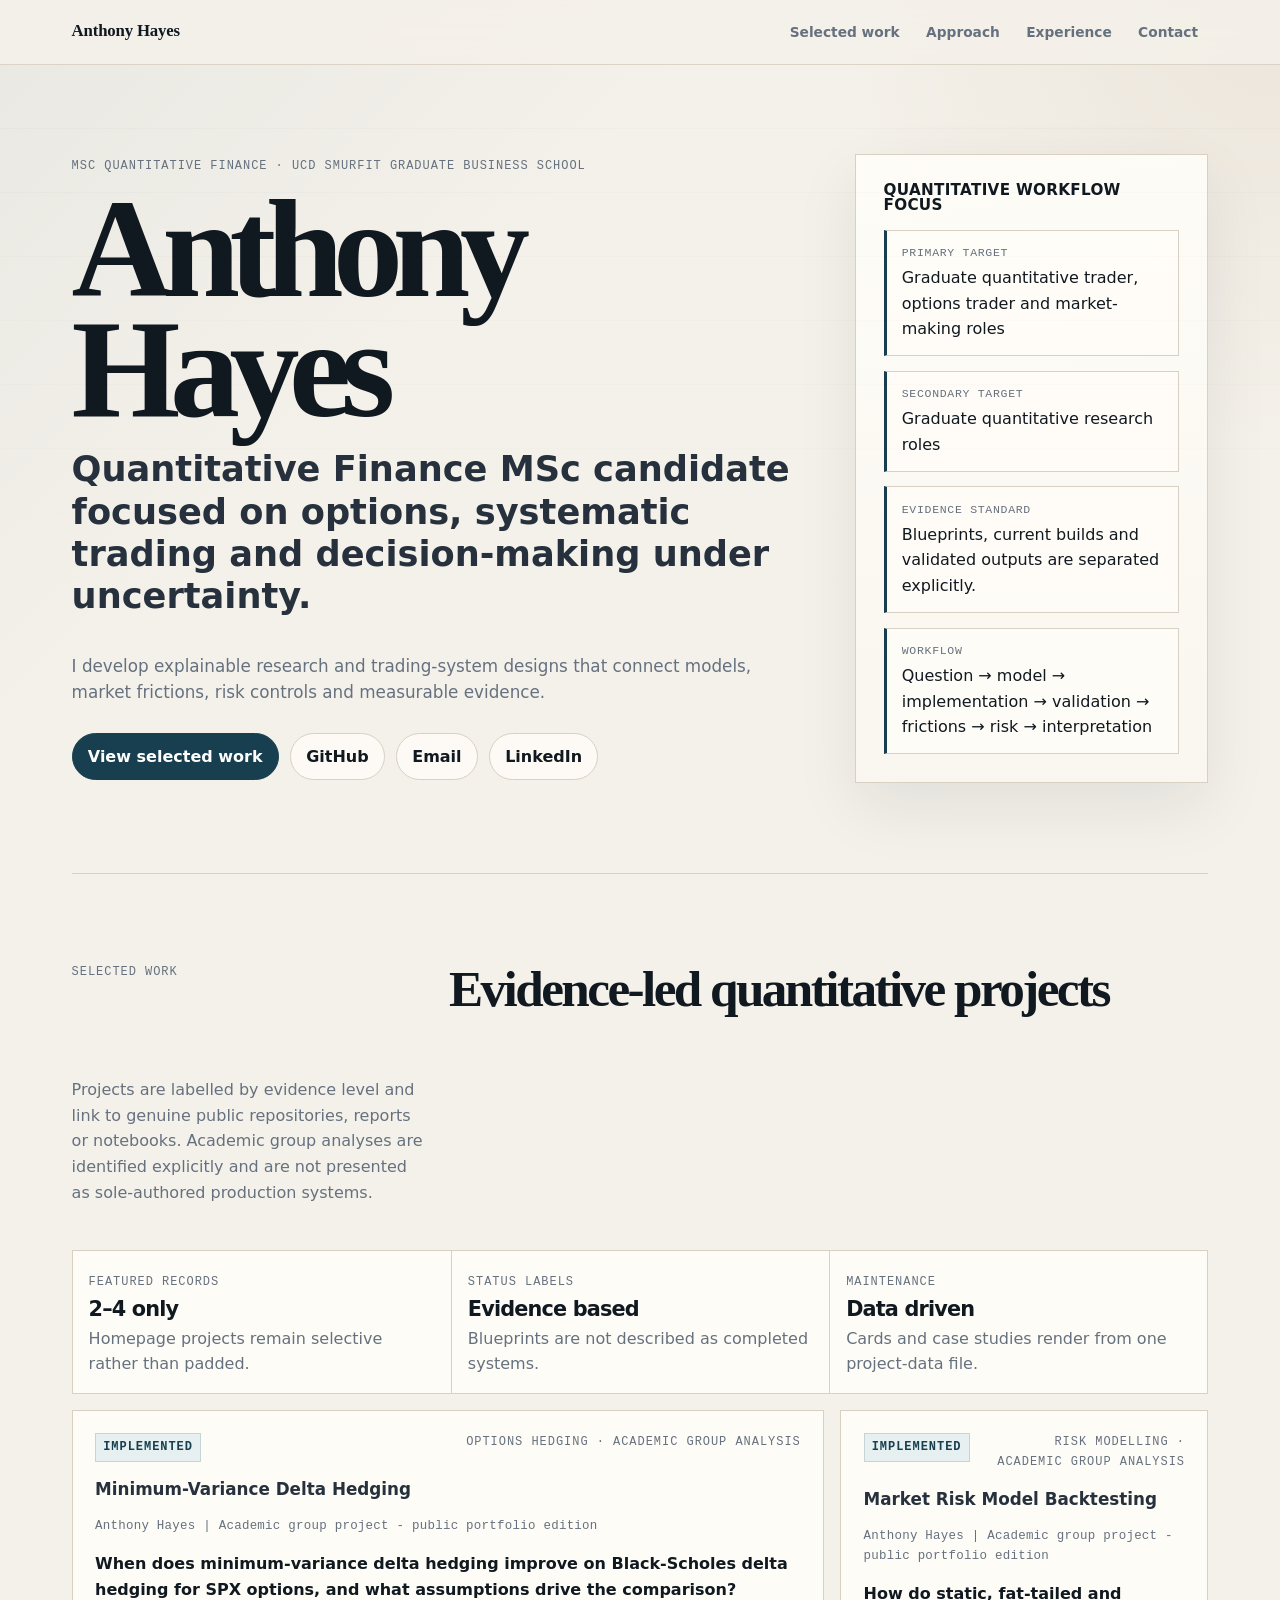
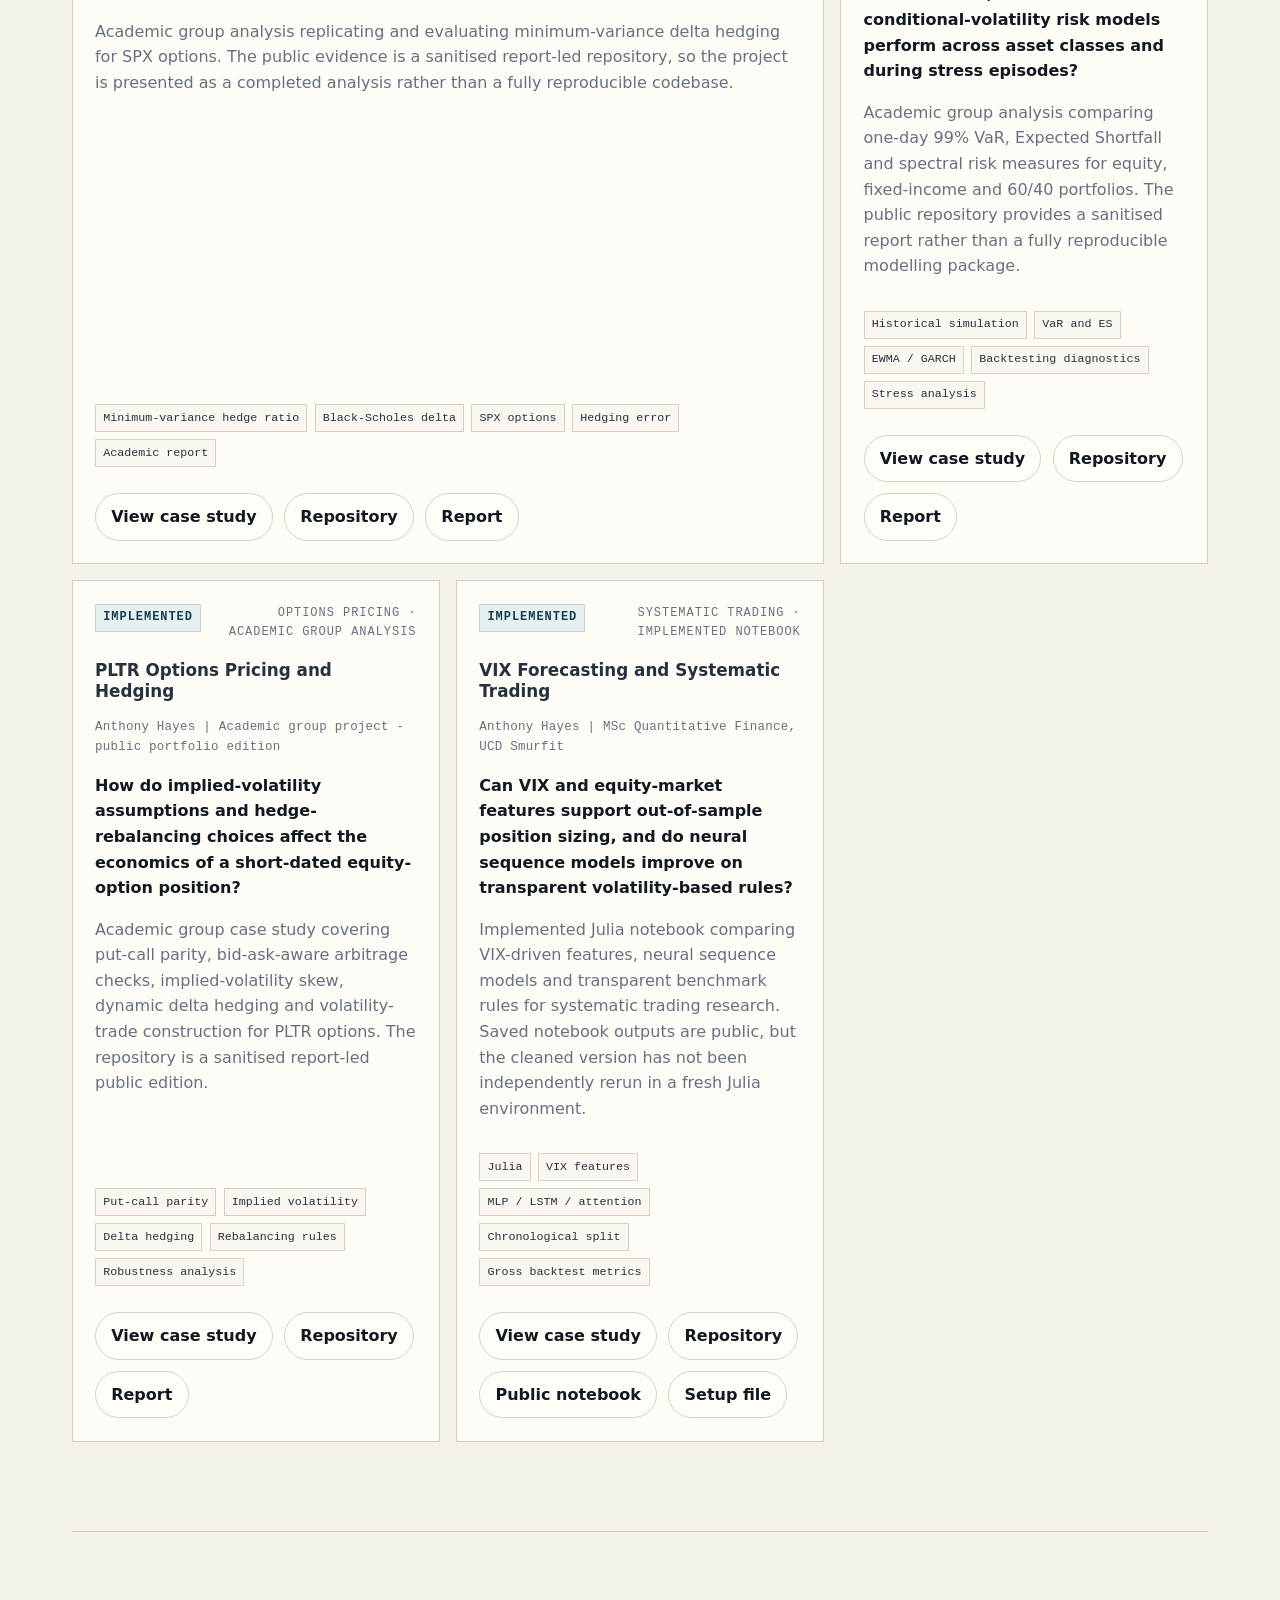
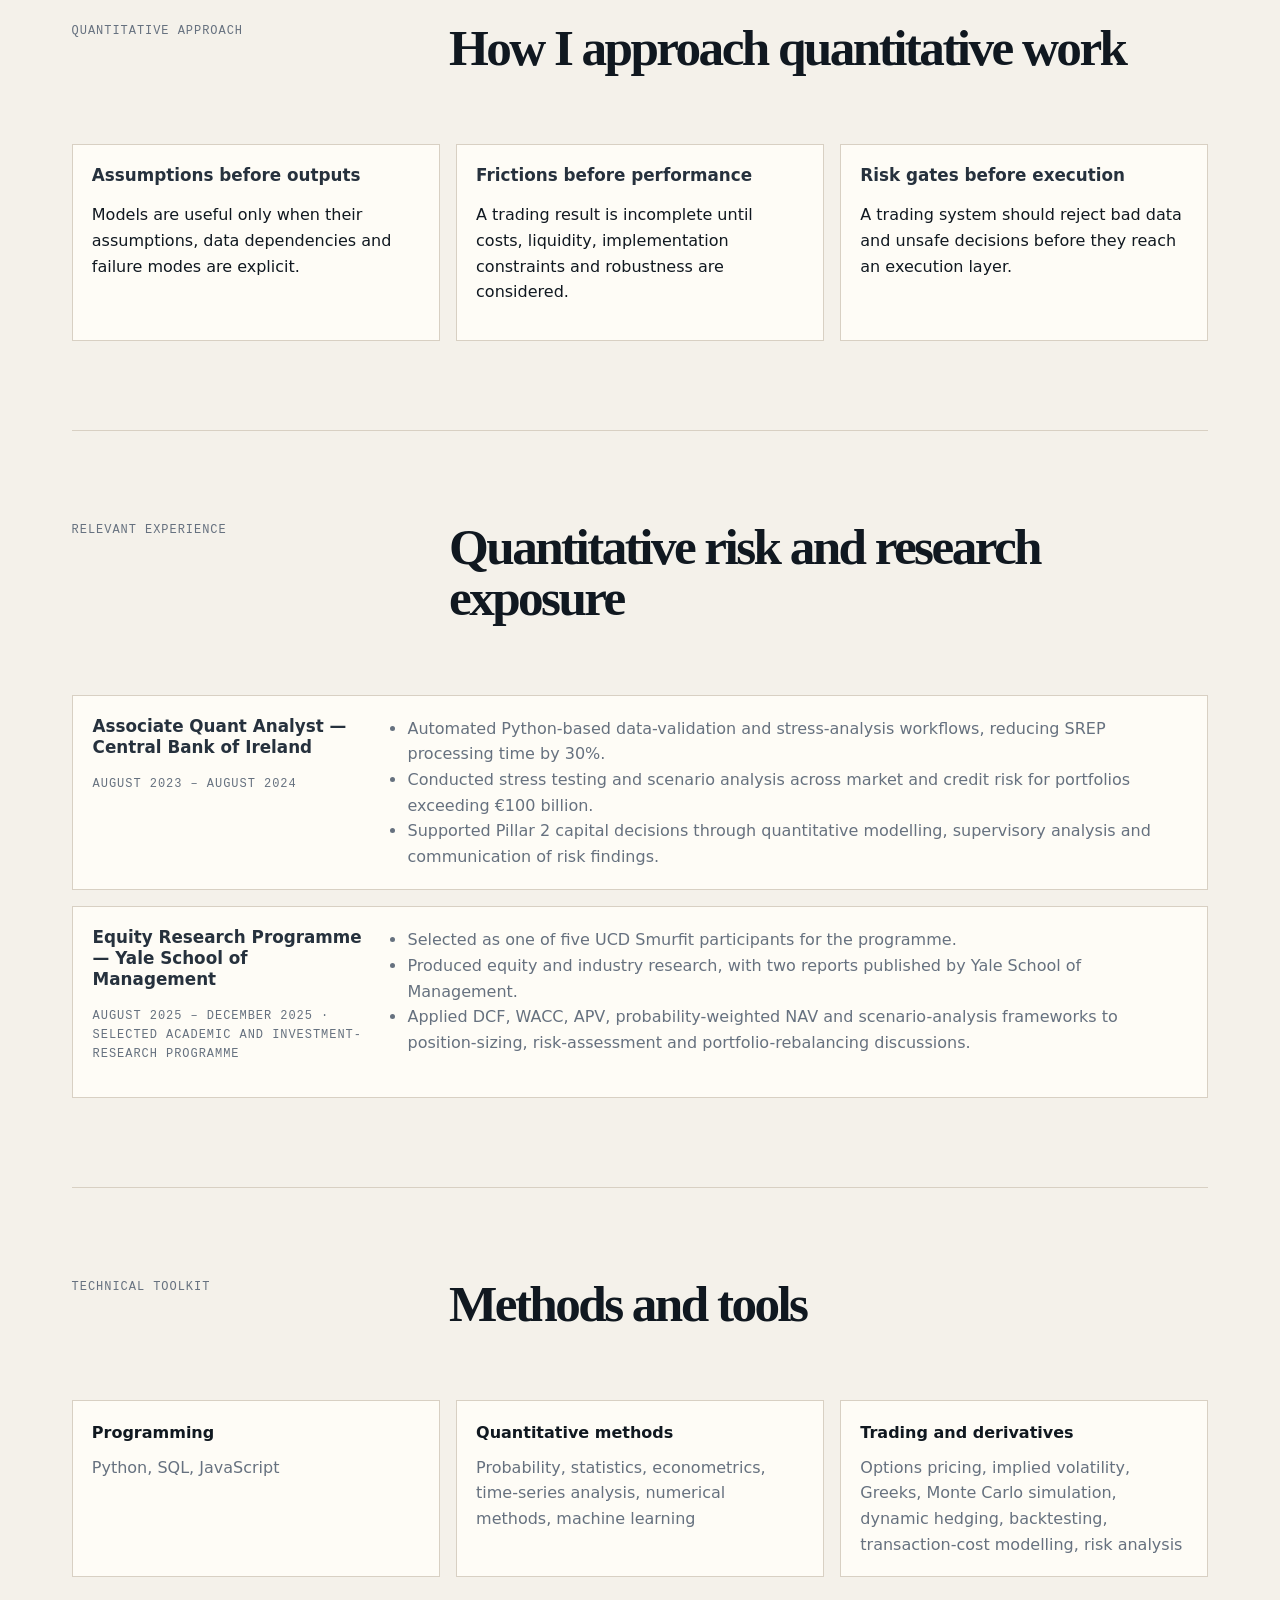
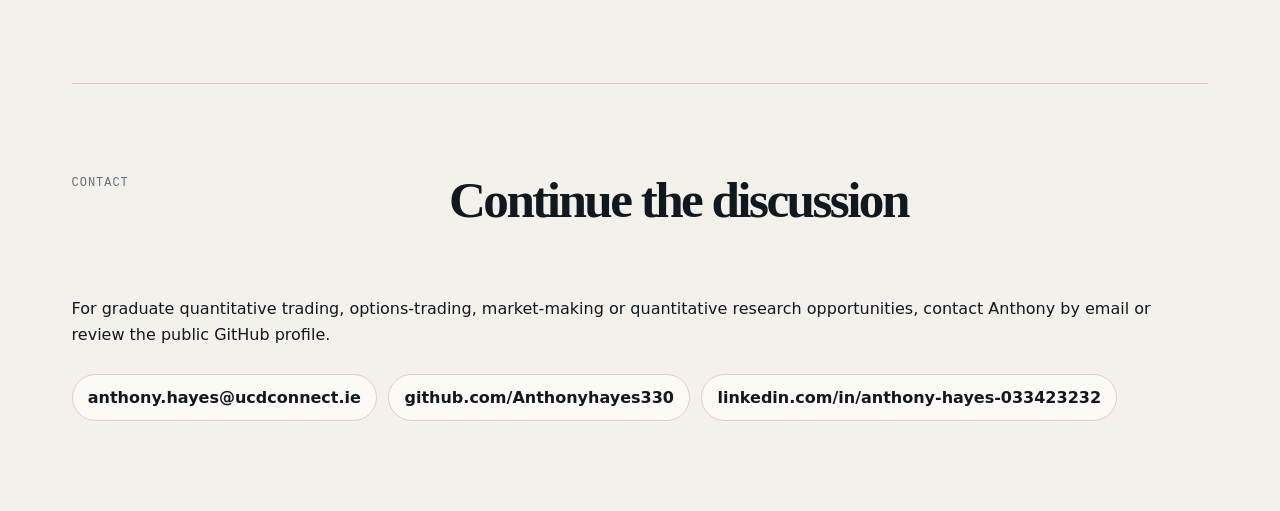
==== commit 7b20a5de: "Resolve portfolio merge conflict hotspots" ====
--- a/index.html
+++ b/index.html
@@ -37,8 +37,7 @@
           <a class="button primary" href="#selected-work">View selected work</a>
           <a class="button" href="https://github.com/Anthonyhayes330">GitHub</a>
           <a class="button" href="mailto:anthony.hayes@ucdconnect.ie">Email</a>
-          <a class="button" href="https://www.linkedin.com/in/anthony-hayes-033423232/">LinkedIn</a>
-          <!-- CV PDF link omitted until Anthony confirms a public-safe file; do not publish private contact details or a private CV file. -->
+          <!-- LinkedIn omitted until an exact verified URL is available; do not guess or publish a malformed link. -->
         </div>
       </div>
       <aside class="hero-panel" aria-label="Portfolio focus areas">
@@ -88,19 +87,7 @@
     </section>
 
     <section id="experience" class="section" aria-labelledby="experience-title">
-      <div class="section-heading"><p class="eyebrow">Education and experience</p><h2 id="experience-title">Quantitative finance preparation and applied risk work</h2></div>
-      <div class="credential-grid" aria-label="Education summary">
-        <article class="credential-card">
-          <p class="meta">August 2025 – present</p>
-          <h3>MSc Quantitative Finance — UCD Smurfit Graduate Business School</h3>
-          <p>Relevant areas include quantitative methods, numerical methods, advanced derivatives, statistical computing, machine learning, and portfolio and risk management.</p>
-        </article>
-        <article class="credential-card">
-          <p class="meta">September 2021 – May 2025</p>
-          <h3>International Finance and Economics — Maynooth University</h3>
-          <p>Included a Computer Science minor and relevant work in derivatives, algorithmic coding methods, investment and portfolio theory, financial analysis, and game theory.</p>
-        </article>
-      </div>
+      <div class="section-heading"><p class="eyebrow">Relevant experience</p><h2 id="experience-title">Quantitative risk and research exposure</h2></div>
       <div class="timeline">
         <article class="experience-item">
           <div><h3>Associate Quant Analyst — Central Bank of Ireland</h3><p class="meta">August 2023 – August 2024</p></div>
@@ -124,8 +111,8 @@
 
     <section id="contact" class="section contact" aria-labelledby="contact-title">
       <div class="section-heading"><p class="eyebrow">Contact</p><h2 id="contact-title">Continue the discussion</h2></div>
-      <p>For graduate quantitative trading, options-trading, market-making or quantitative research opportunities, contact Anthony by email or review the public GitHub profile. A CV can be provided on request; the public portfolio does not host private CV files.</p>
-      <div class="contact-links"><a href="mailto:anthony.hayes@ucdconnect.ie">anthony.hayes@ucdconnect.ie</a><a href="https://github.com/Anthonyhayes330">github.com/Anthonyhayes330</a><a href="https://www.linkedin.com/in/anthony-hayes-033423232/">linkedin.com/in/anthony-hayes-033423232</a></div>
+      <p>For graduate quantitative trading, options-trading, market-making or quantitative research opportunities, contact Anthony by email or review the public GitHub profile.</p>
+      <div class="contact-links"><a href="mailto:anthony.hayes@ucdconnect.ie">anthony.hayes@ucdconnect.ie</a><a href="https://github.com/Anthonyhayes330">github.com/Anthonyhayes330</a></div>
     </section>
   </main>
 </body>
--- a/assets/css/styles.css
+++ b/assets/css/styles.css
@@ -135,24 +135,6 @@
 
 .principle-grid, .toolkit-grid { display: grid; gap: 1rem; grid-template-columns: repeat(3, 1fr); }
 .principle-grid article, .toolkit-grid p { padding: 1.2rem; }
-.credential-grid {
-  display: grid;
-  gap: 1rem;
-  grid-template-columns: repeat(2, 1fr);
-  margin-bottom: 1rem;
-}
-
-.credential-card {
-  background: rgba(255, 253, 248, 0.9);
-  border: 1px solid var(--line);
-  padding: 1.2rem;
-}
-
-.credential-card p:last-child {
-  color: var(--muted);
-  margin-bottom: 0;
-}
-
 .timeline { display: grid; gap: 1rem; }
 .experience-item { display: grid; gap: 1rem; grid-template-columns: minmax(220px, 0.35fr) 1fr; padding: 1.25rem; }
 .experience-item ul { margin: 0; padding-left: 1.2rem; }
@@ -173,7 +155,7 @@
 @media (max-width: 900px) {
   .hero, .section-heading, .experience-item { grid-template-columns: 1fr; }
   .hero { min-height: auto; }
-  .evidence-strip, .principle-grid, .toolkit-grid, .credential-grid { grid-template-columns: 1fr; }
+  .evidence-strip, .principle-grid, .toolkit-grid { grid-template-columns: 1fr; }
   .evidence-strip div + div { border-left: 0; border-top: 1px solid var(--line); }
   .project-card, .project-card:first-child { grid-column: span 12; }
 }
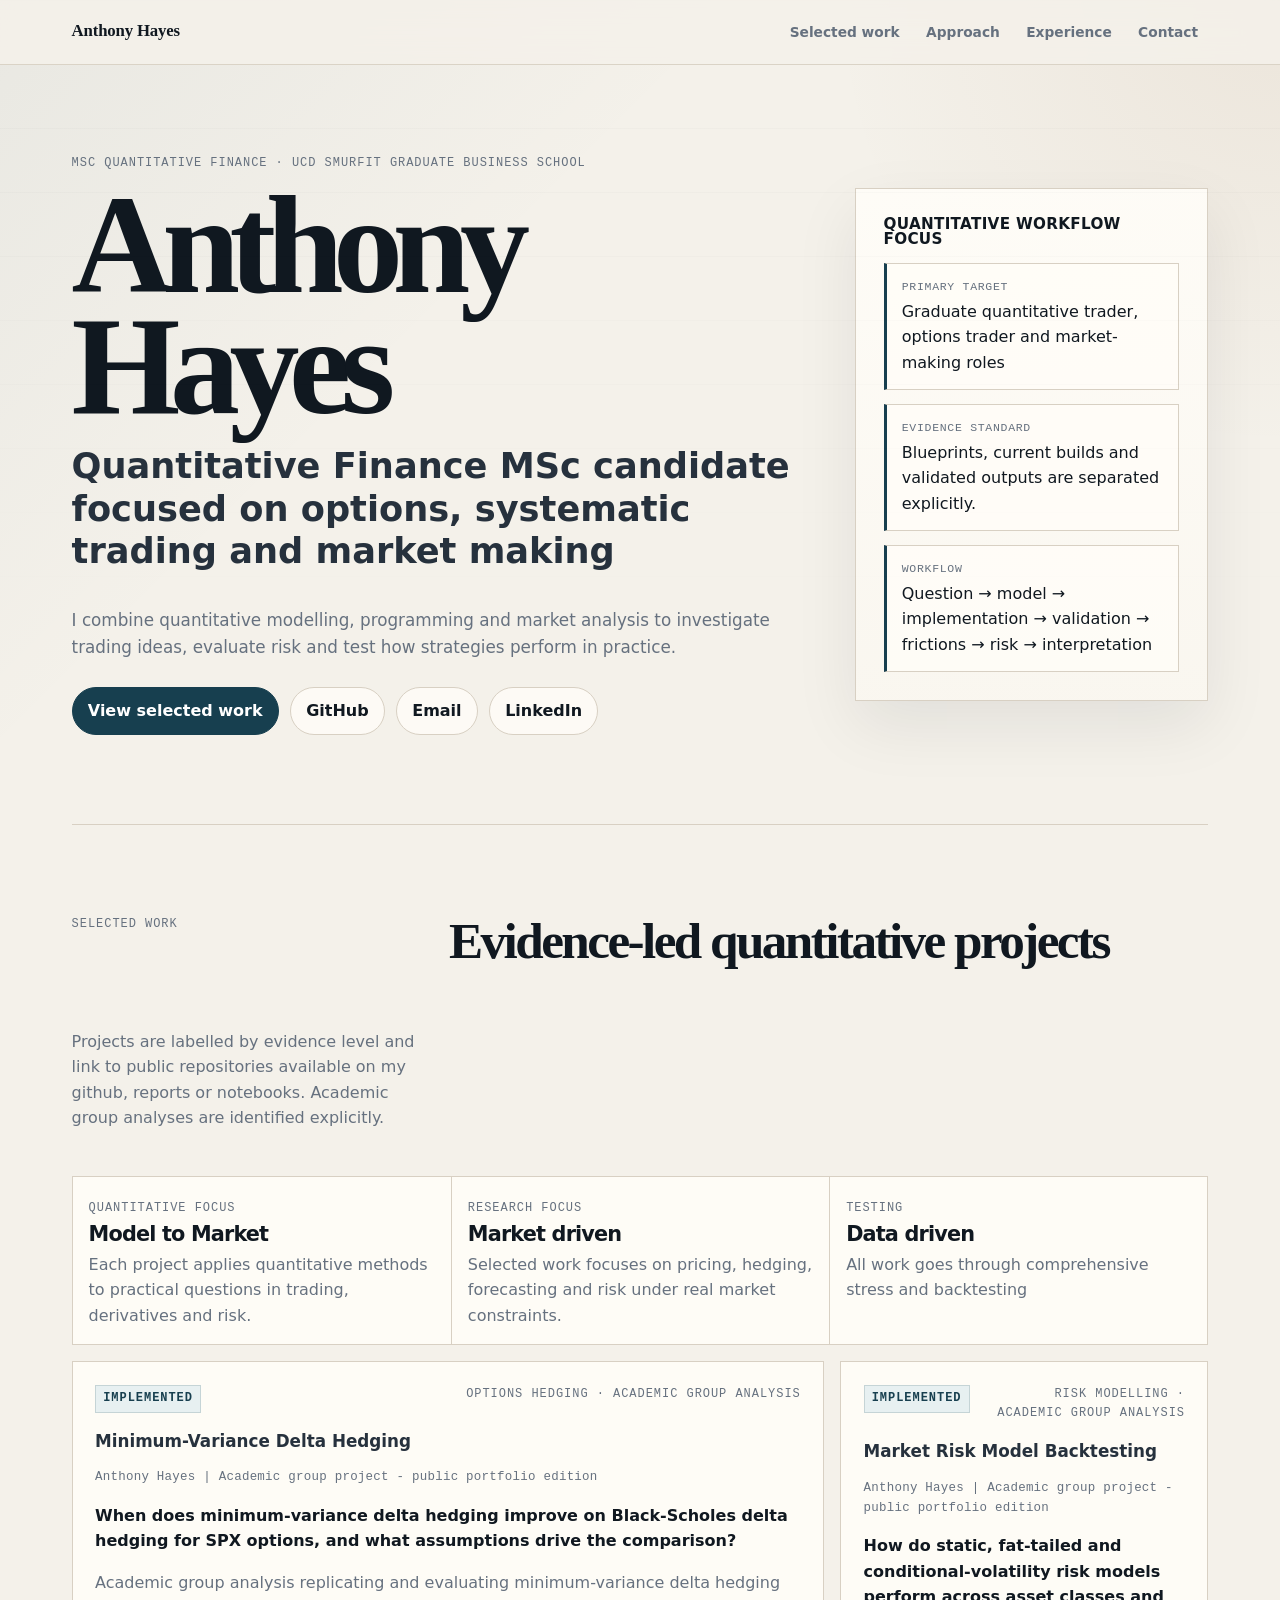
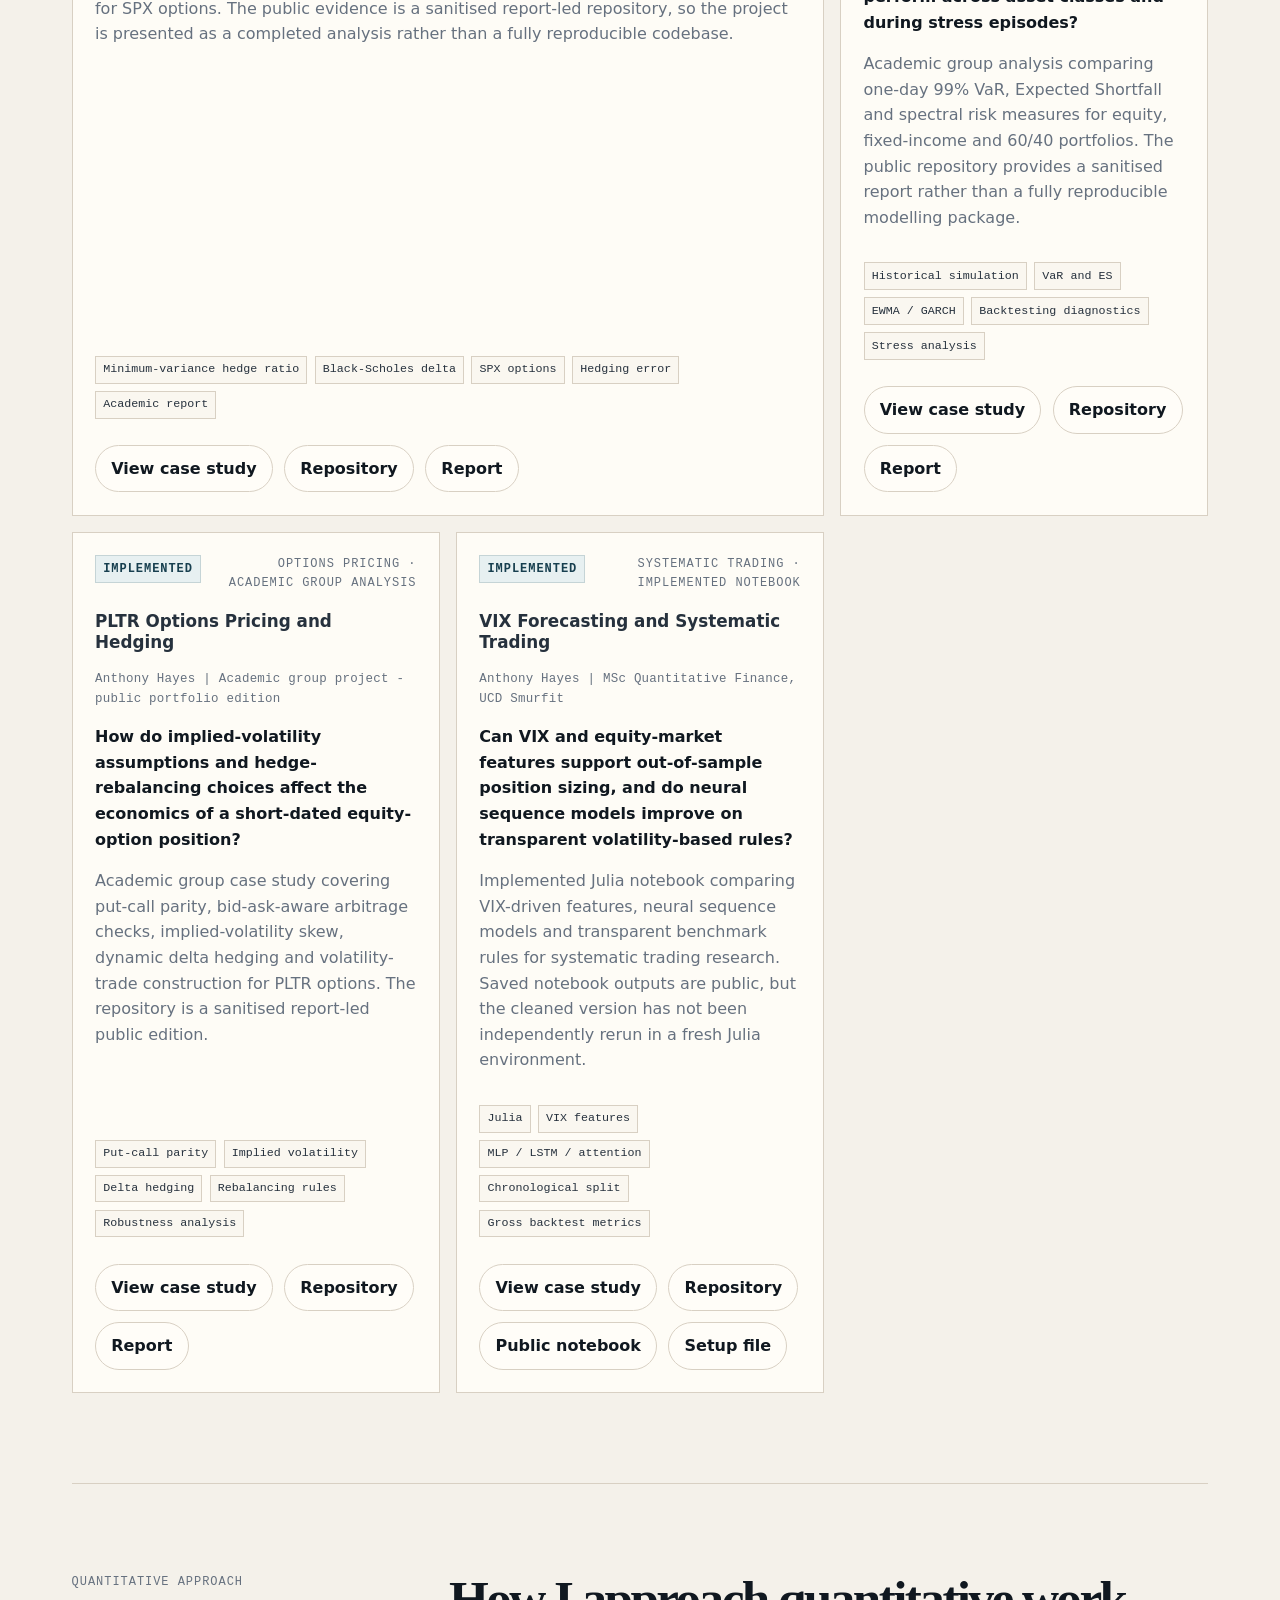
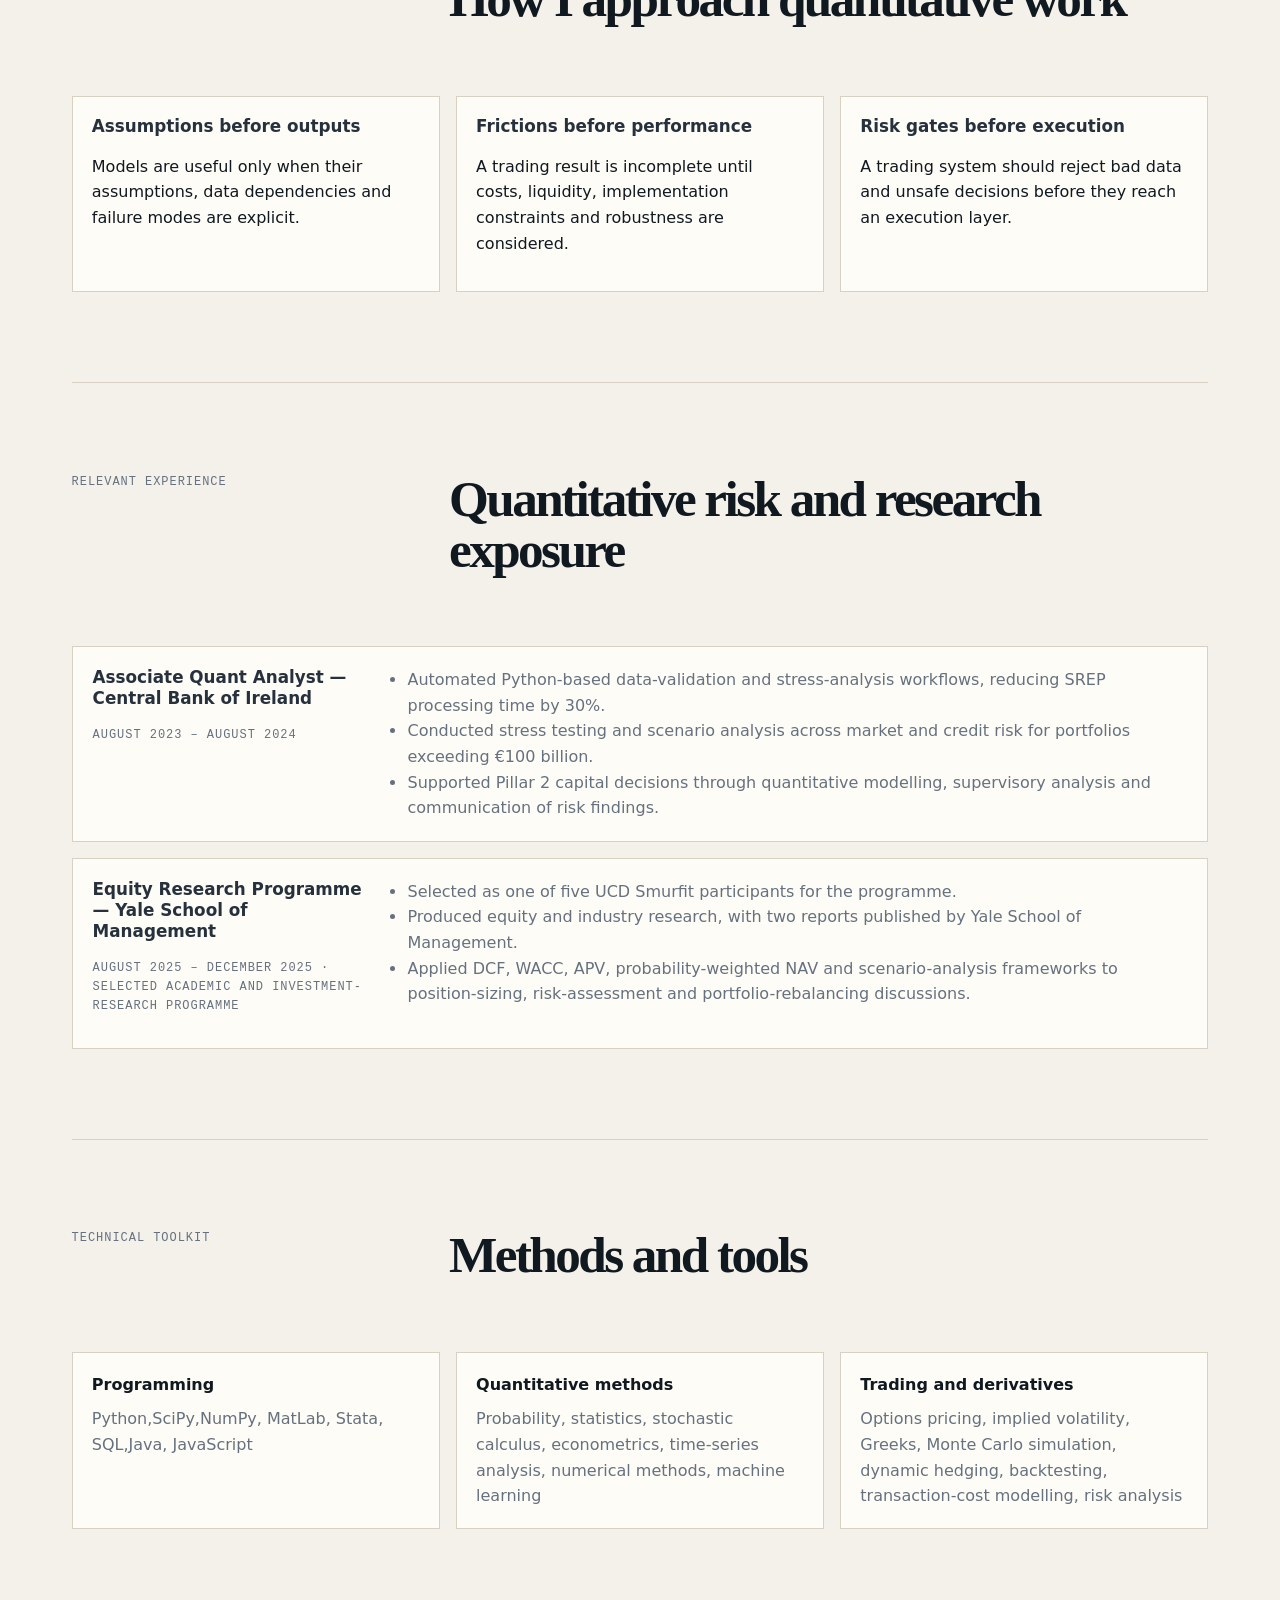
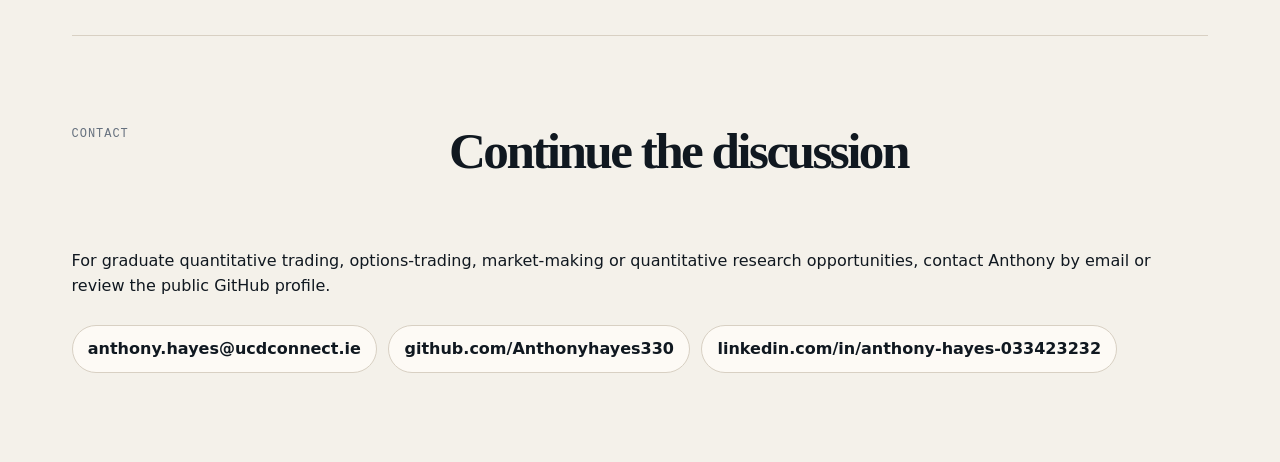
==== commit e2af4508: "Update portfolio title and descriptions" ====
--- a/index.html
+++ b/index.html
@@ -3,7 +3,7 @@
 <head>
   <meta charset="utf-8">
   <meta name="viewport" content="width=device-width, initial-scale=1">
-  <title>Anthony Hayes | Quantitative Trading Research Portfolio</title>
+  <title>Anthony Hayes | Quantitative Trading and Research Portfolio</title>
   <meta name="description" content="Anthony Hayes is an MSc Quantitative Finance candidate at UCD Smurfit focused on options, systematic trading research and risk-aware quantitative workflows.">
   <meta property="og:title" content="Anthony Hayes | Quantitative Trading Research Portfolio">
   <meta property="og:description" content="A concise portfolio for graduate quantitative trader and quantitative research applications, focused on evidence, assumptions, frictions and risk controls.">
@@ -31,8 +31,8 @@
       <div class="hero-copy">
         <p class="eyebrow">MSc Quantitative Finance · UCD Smurfit Graduate Business School</p>
         <h1 id="hero-title">Anthony Hayes</h1>
-        <p class="lede">Quantitative Finance MSc candidate focused on options, systematic trading and decision-making under uncertainty.</p>
-        <p class="supporting">I develop explainable research and trading-system designs that connect models, market frictions, risk controls and measurable evidence.</p>
+        <p class="lede">Quantitative Finance MSc candidate focused on options, systematic trading and market making</p>
+        <p class="supporting">I combine quantitative modelling, programming and market analysis to investigate trading ideas, evaluate risk and test how strategies perform in practice.</p>
         <div class="hero-actions" aria-label="Contact and profile links">
           <a class="button primary" href="#selected-work">View selected work</a>
           <a class="button" href="https://github.com/Anthonyhayes330">GitHub</a>
@@ -44,7 +44,6 @@
         <h2>Quantitative workflow focus</h2>
         <dl class="signal-grid">
           <div><dt>Primary target</dt><dd>Graduate quantitative trader, options trader and market-making roles</dd></div>
-          <div><dt>Secondary target</dt><dd>Graduate quantitative research roles</dd></div>
           <div><dt>Evidence standard</dt><dd>Blueprints, current builds and validated outputs are separated explicitly.</dd></div>
           <div><dt>Workflow</dt><dd>Question → model → implementation → validation → frictions → risk → interpretation</dd></div>
         </dl>
@@ -55,12 +54,12 @@
       <div class="section-heading">
         <p class="eyebrow">Selected work</p>
         <h2 id="selected-work-title">Evidence-led quantitative projects</h2>
-        <p>Projects are labelled by evidence level and link to genuine public repositories, reports or notebooks. Academic group analyses are identified explicitly and are not presented as sole-authored production systems.</p>
+        <p>Projects are labelled by evidence level and link to public repositories available on my github, reports or notebooks. Academic group analyses are identified explicitly.</p>
       </div>
-      <div class="evidence-strip" aria-label="Evidence and maintenance standards">
-        <div><span class="stat-label">Featured records</span><strong>2–4 only</strong><p>Homepage projects remain selective rather than padded.</p></div>
-        <div><span class="stat-label">Status labels</span><strong>Evidence based</strong><p>Blueprints are not described as completed systems.</p></div>
-        <div><span class="stat-label">Maintenance</span><strong>Data driven</strong><p>Cards and case studies render from one project-data file.</p></div>
+      <div class="evidence-strip" aria-label="Quantitative research framework">
+        <div><span class="stat-label">QUANTITATIVE FOCUS</span><strong>Model to Market</strong><p>Each project applies quantitative methods to practical questions in trading, derivatives and risk.</p></div>
+        <div><span class="stat-label">RESEARCH FOCUS</span><strong>Market driven</strong><p>Selected work focuses on pricing, hedging, forecasting and risk under real market constraints.</p></div>
+        <div><span class="stat-label">TESTING</span><strong>Data driven</strong><p>All work goes through comprehensive stress and backtesting</p></div>
       </div>
       <div id="featured-projects" class="project-grid" aria-live="polite">
         <noscript>
@@ -103,8 +102,8 @@
     <section id="toolkit" class="section toolkit" aria-labelledby="toolkit-title">
       <div class="section-heading"><p class="eyebrow">Technical toolkit</p><h2 id="toolkit-title">Methods and tools</h2></div>
       <div class="toolkit-grid">
-        <p><strong>Programming</strong><span>Python, SQL, JavaScript</span></p>
-        <p><strong>Quantitative methods</strong><span>Probability, statistics, econometrics, time-series analysis, numerical methods, machine learning</span></p>
+        <p><strong>Programming</strong><span>Python,SciPy,NumPy, MatLab, Stata, SQL,Java, JavaScript</span></p>
+        <p><strong>Quantitative methods</strong><span>Probability, statistics, stochastic calculus, econometrics, time-series analysis, numerical methods, machine learning</span></p>
         <p><strong>Trading and derivatives</strong><span>Options pricing, implied volatility, Greeks, Monte Carlo simulation, dynamic hedging, backtesting, transaction-cost modelling, risk analysis</span></p>
       </div>
     </section>
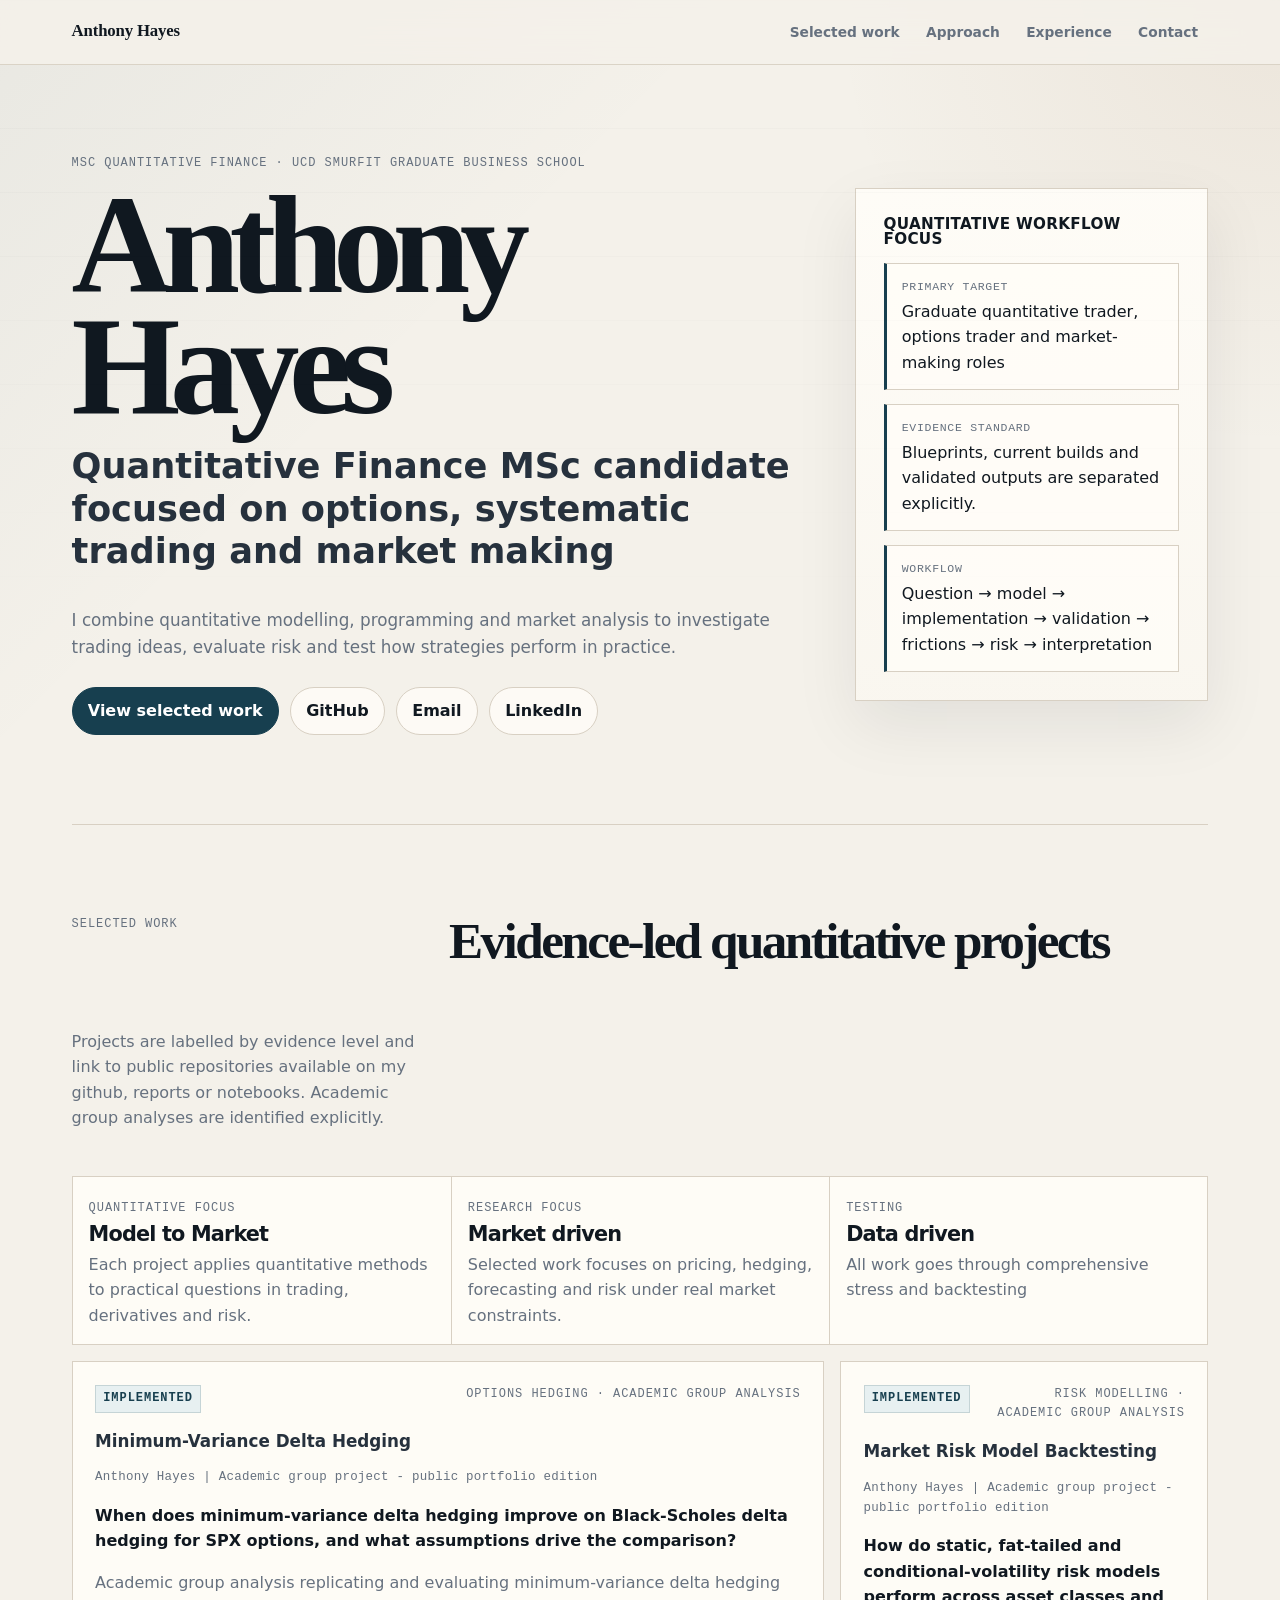
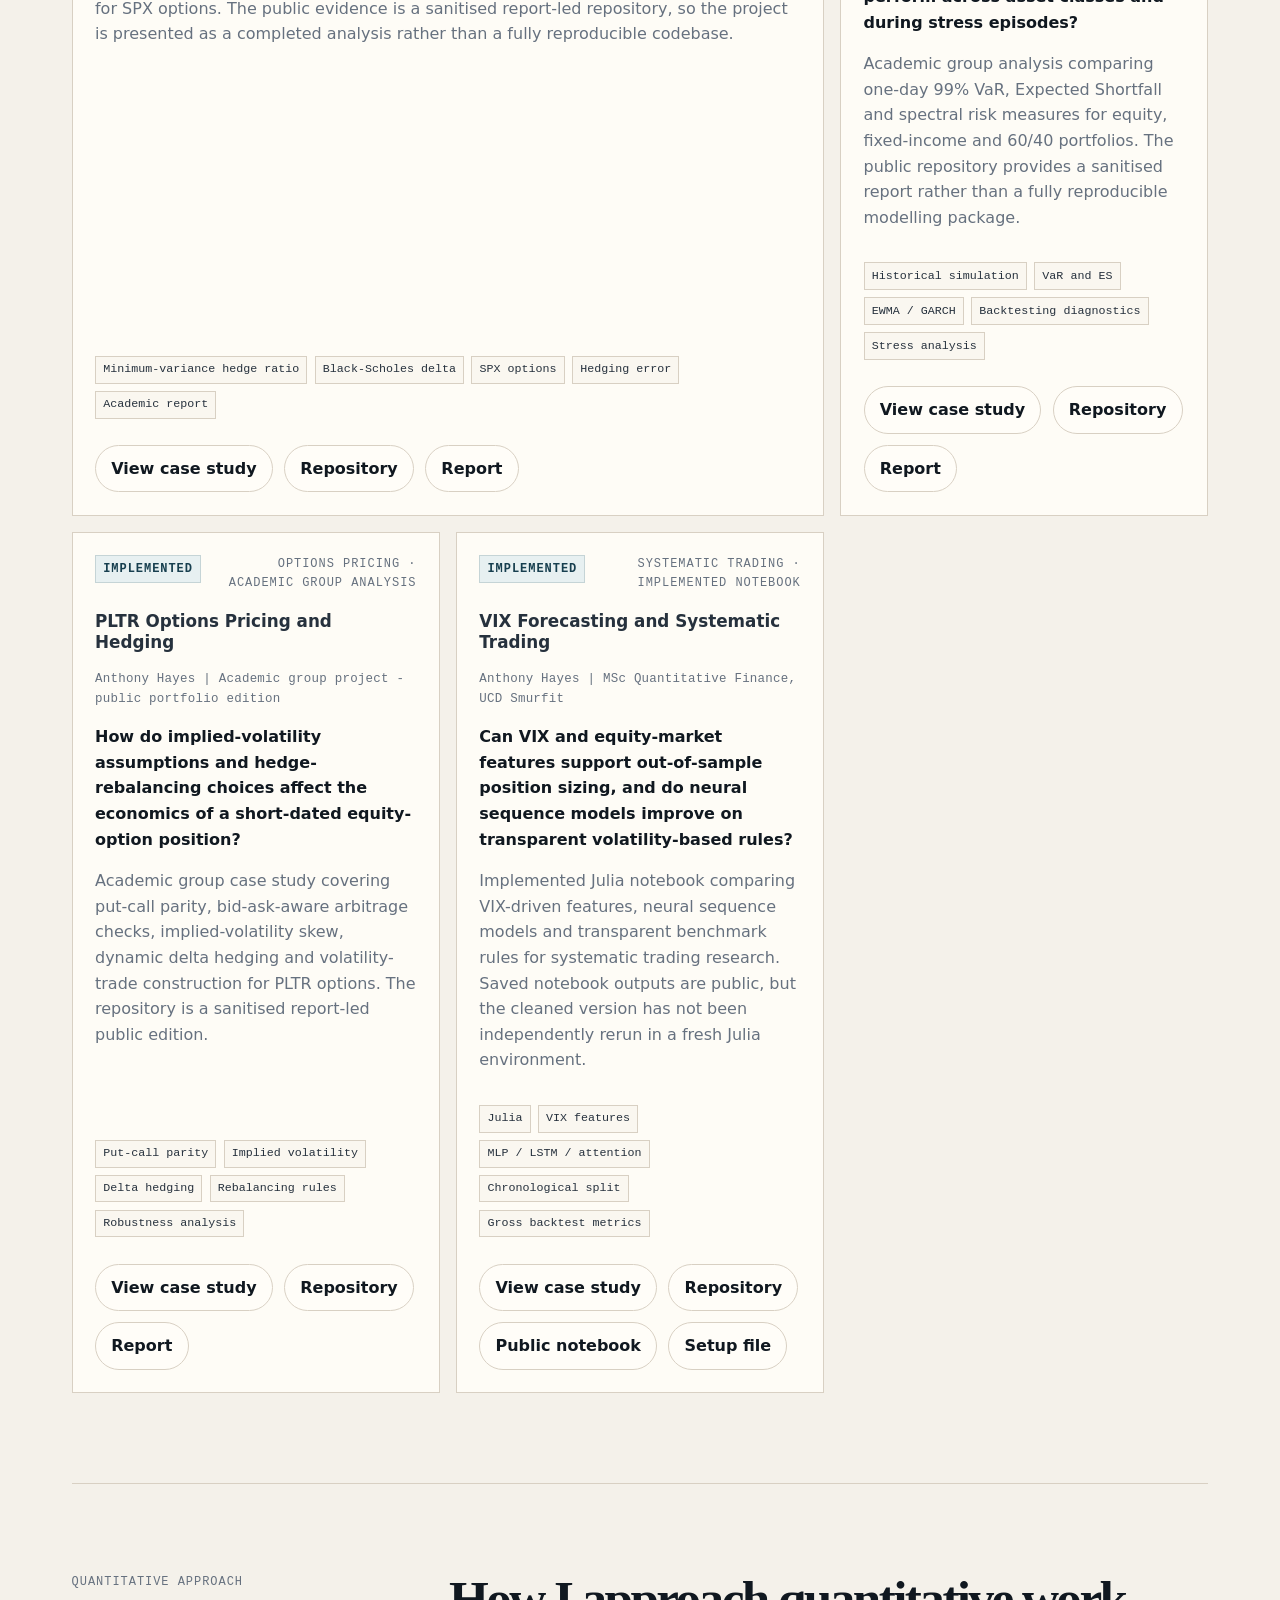
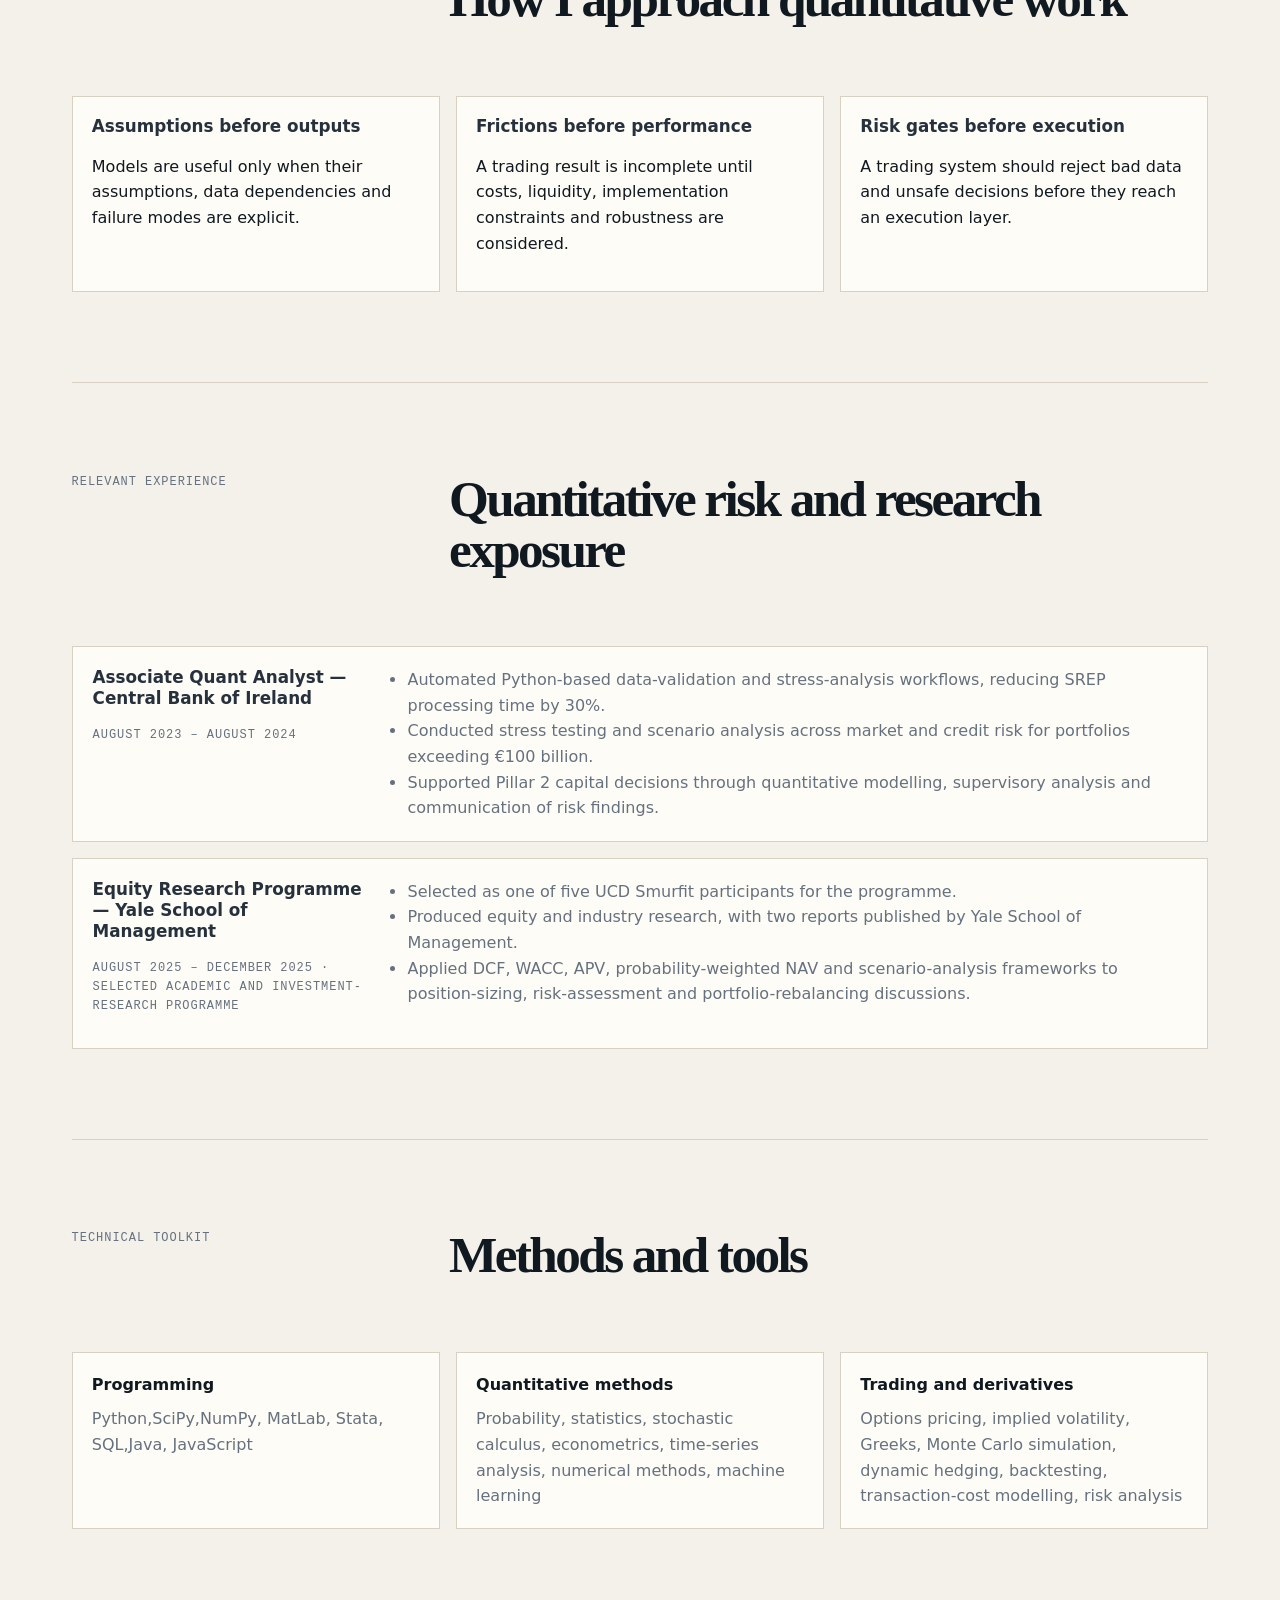
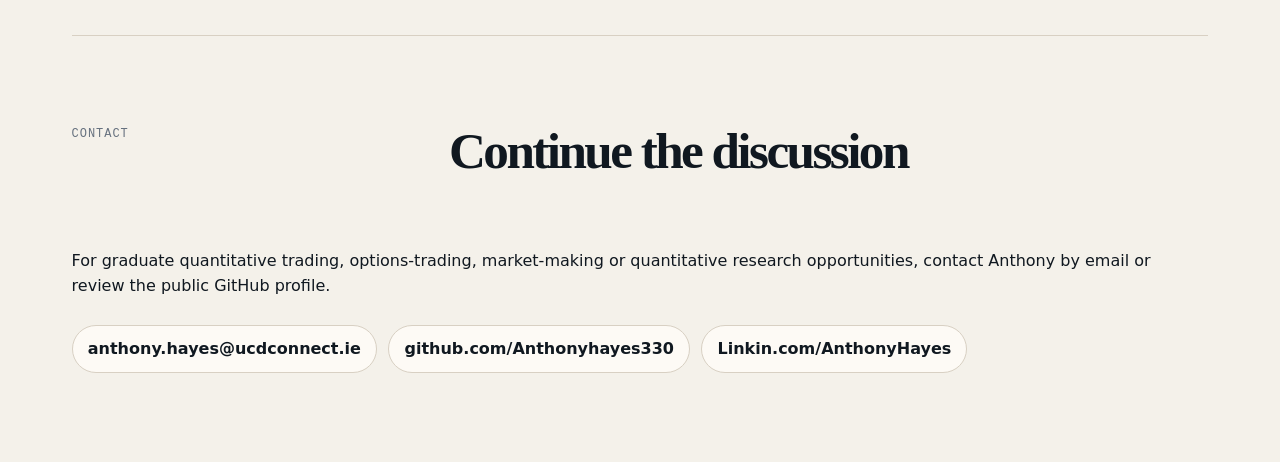
==== commit 4b953bf8: "Update contact links in index.html Added LinkedIn link to contact section." ====
--- a/index.html
+++ b/index.html
@@ -111,7 +111,7 @@
     <section id="contact" class="section contact" aria-labelledby="contact-title">
       <div class="section-heading"><p class="eyebrow">Contact</p><h2 id="contact-title">Continue the discussion</h2></div>
       <p>For graduate quantitative trading, options-trading, market-making or quantitative research opportunities, contact Anthony by email or review the public GitHub profile.</p>
-      <div class="contact-links"><a href="mailto:anthony.hayes@ucdconnect.ie">anthony.hayes@ucdconnect.ie</a><a href="https://github.com/Anthonyhayes330">github.com/Anthonyhayes330</a></div>
+      <div class="contact-links"><a href="mailto:anthony.hayes@ucdconnect.ie">anthony.hayes@ucdconnect.ie</a><a href="https://github.com/Anthonyhayes330">github.com/Anthonyhayes330</a><a href="https://www.linkedin.com/in/anthony-hayes-033423232/">Linkin.com/AnthonyHayes</a></div>
     </section>
   </main>
 </body>
